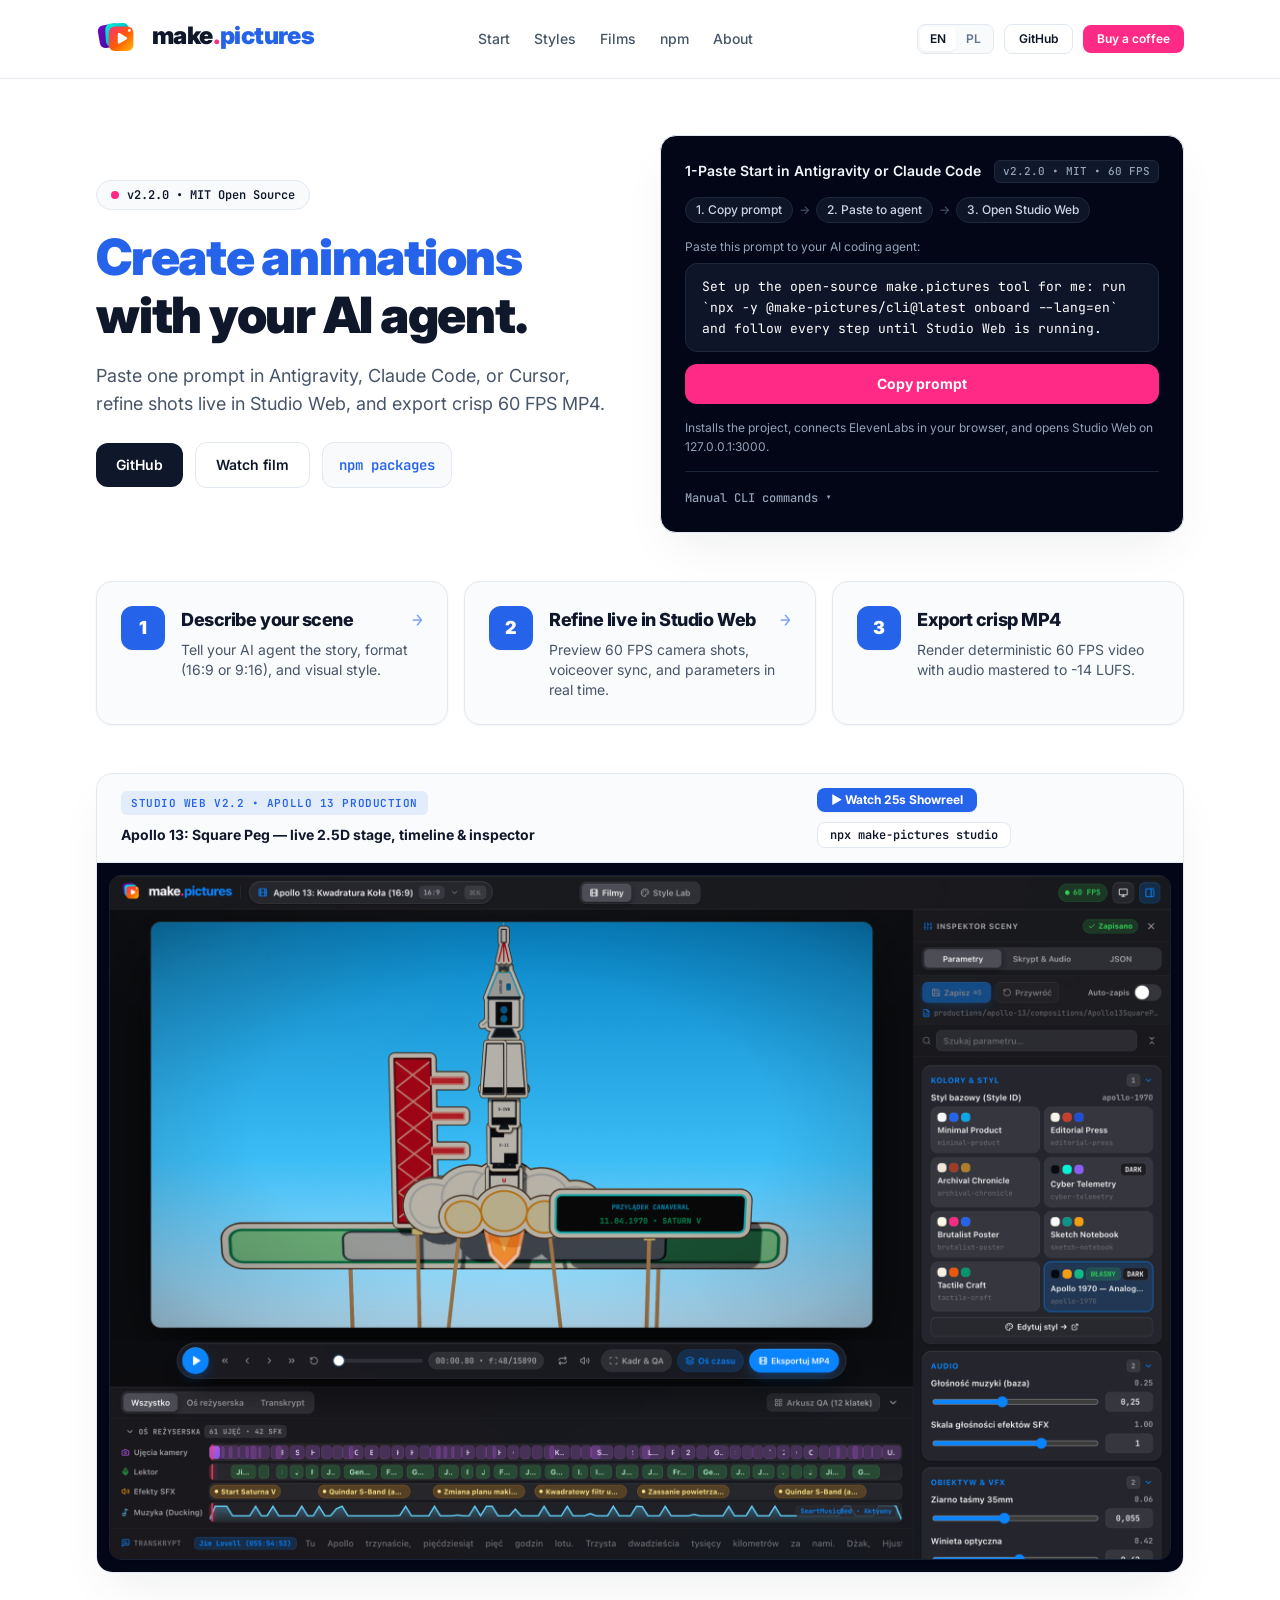
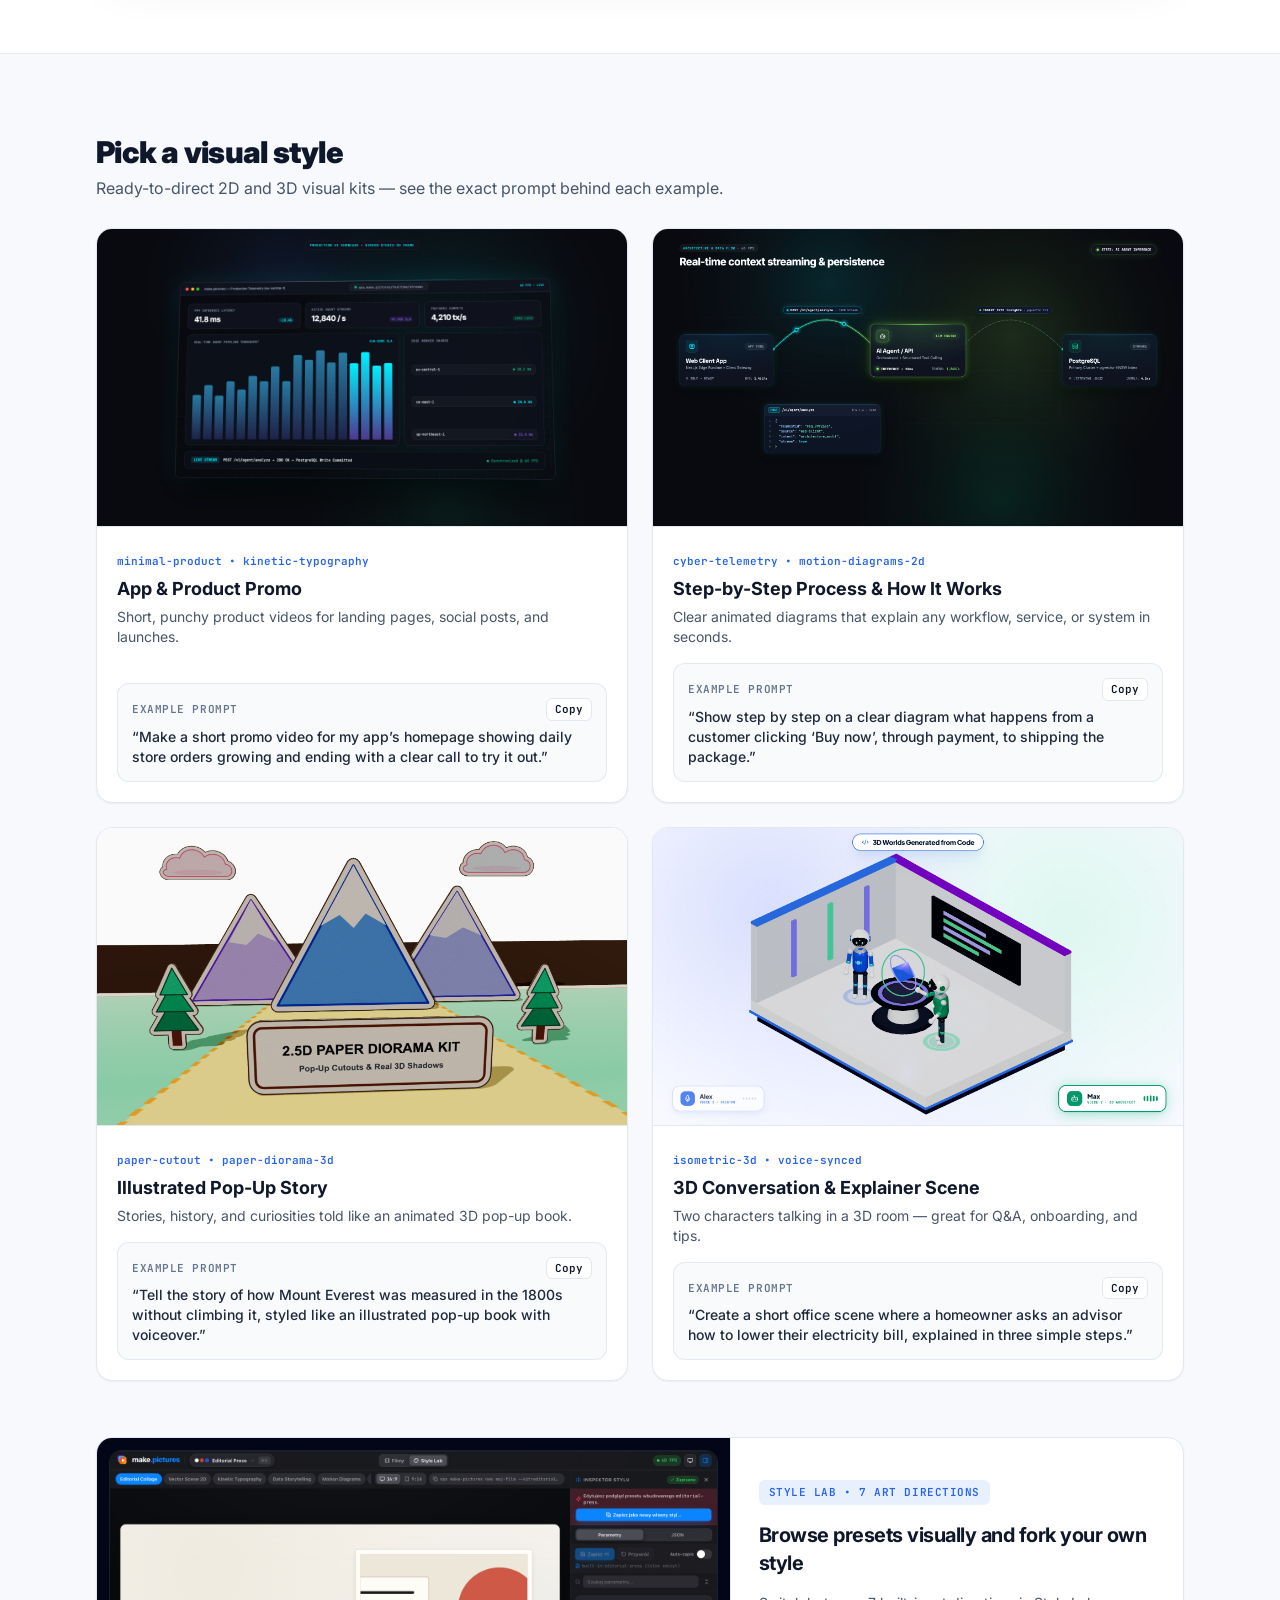
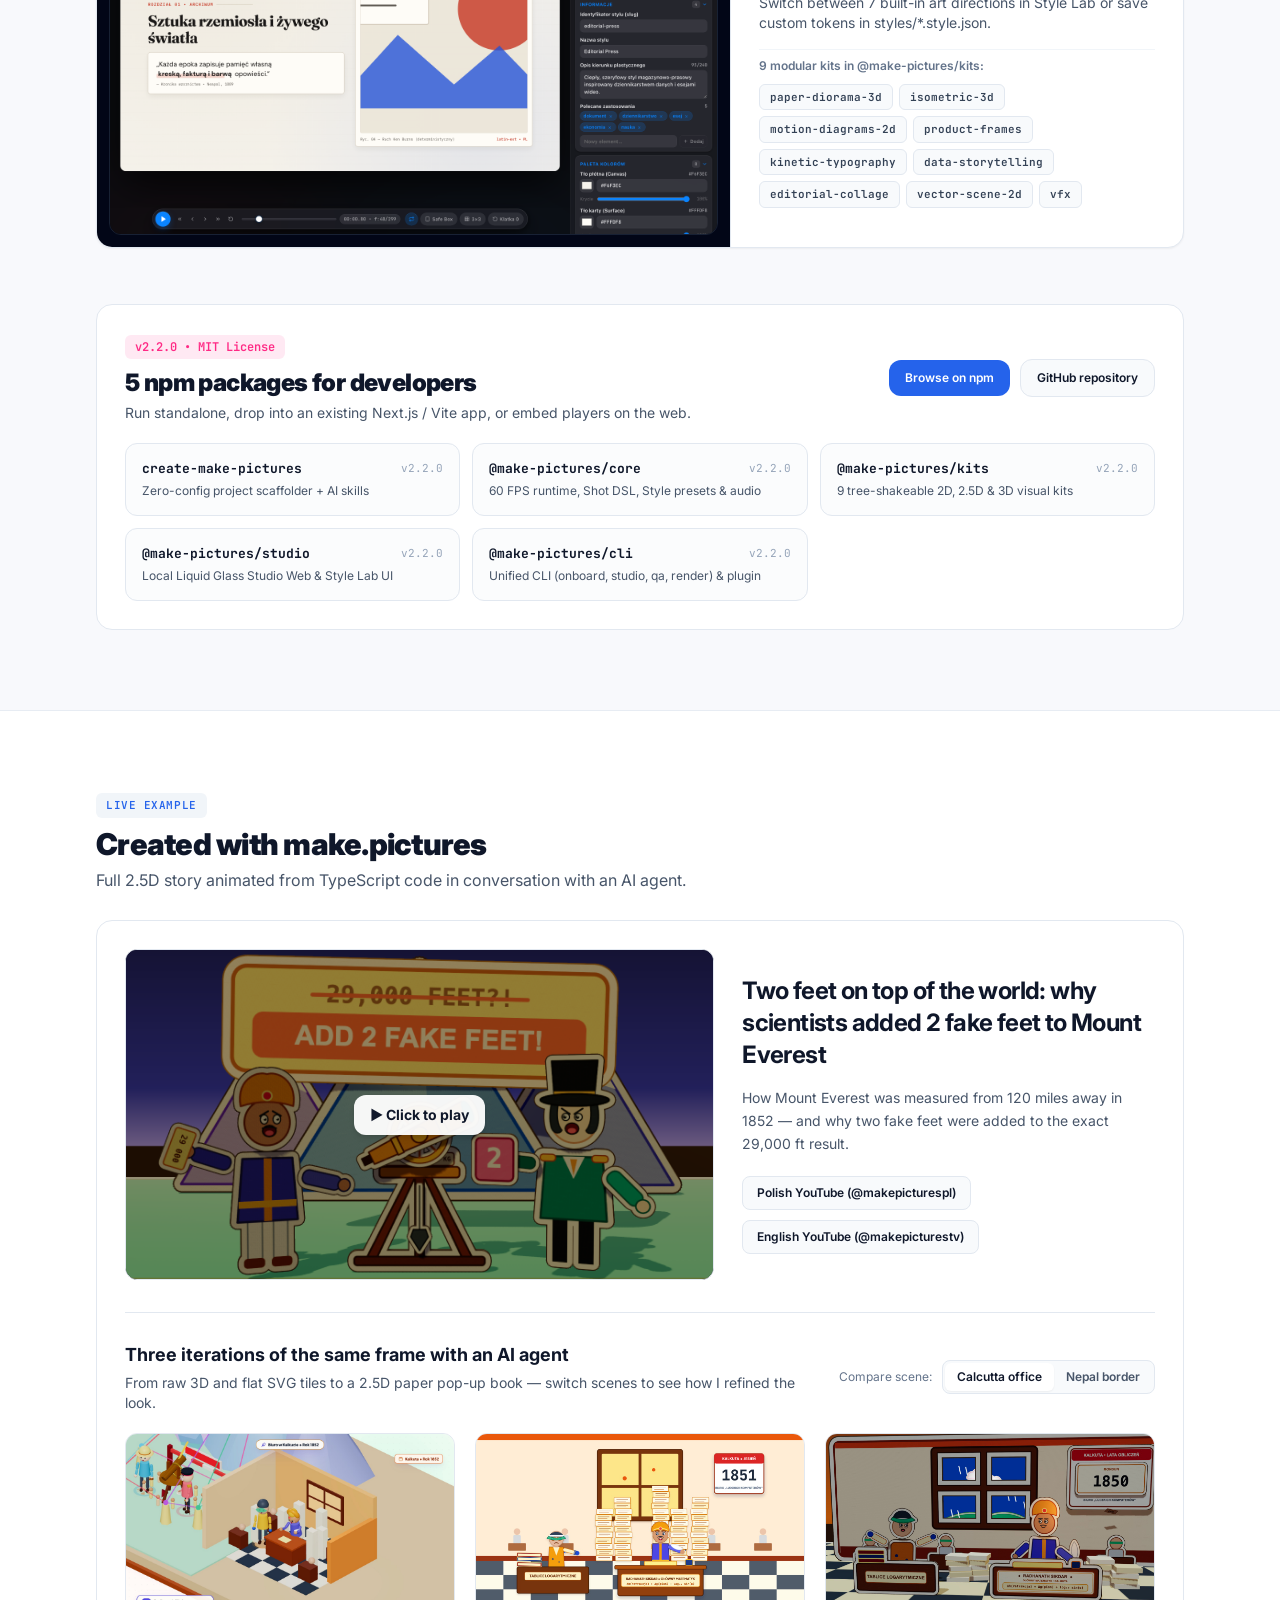
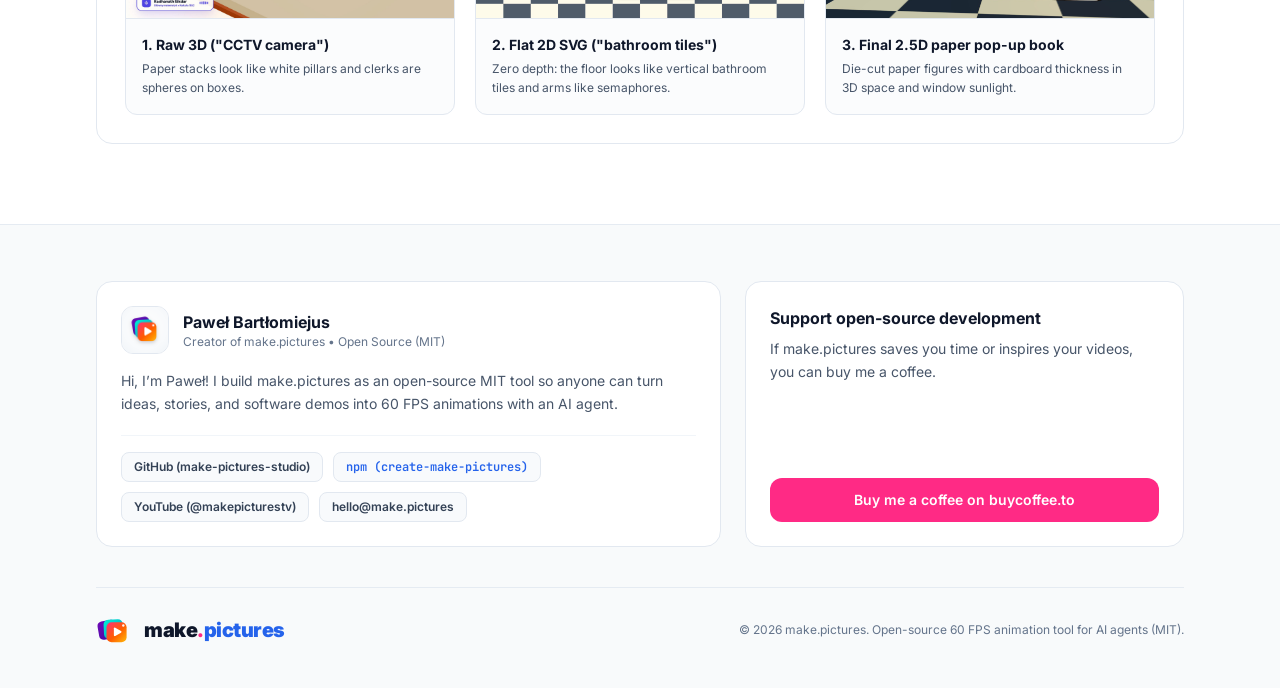
==== index.html @ e6a8da9d "Deploy make.pictures website (2026-11-14 01:21:48 UTC)" ====
<!doctype html>
<html lang="en" class="scroll-smooth">
  <head>
    <meta charset="UTF-8" />
    <meta name="viewport" content="width=device-width, initial-scale=1.0" />
    <title>make.pictures — Create 60 FPS animations with your AI agent (Open Source MIT)</title>
    <meta
      name="description"
      content="Open-source 60 FPS animation tool (MIT). Paste one prompt in Antigravity, Claude Code, or Cursor, preview live in Studio Web, and export crisp MP4."
    />
    <meta property="og:title" content="make.pictures — Create 60 FPS animations with your AI agent" />
    <meta
      property="og:description"
      content="Paste one prompt into your AI coding agent, preview scenes live in Studio Web & Style Lab, and export 60 FPS MP4."
    />
    <meta property="og:image" content="/showcase/studio-apollo-13.png" />
    <link rel="icon" type="image/svg+xml" href="/brand/make-pictures-mark.svg" />
    <link rel="preconnect" href="https://fonts.googleapis.com" />
    <link rel="preconnect" href="https://fonts.gstatic.com" crossorigin />
    <link
      href="https://fonts.googleapis.com/css2?family=Inter:wght@400;500;600;700;800;900&family=JetBrains+Mono:wght@400;500;600;700&display=swap"
      rel="stylesheet"
    />
    <script
      defer
      src="https://cloud.umami.is/script.js"
      data-website-id="d362049c-628e-4a34-8afb-c1a1a47db16b"
    ></script>
    <script type="module" crossorigin src="/assets/index-vmLNapLE.js"></script>
    <link rel="stylesheet" crossorigin href="/assets/index-PlqNZcZ9.css">
  </head>
  <body class="overflow-x-hidden bg-white text-brand-ink antialiased selection:bg-brand-coral/15 selection:text-brand-coral">
    <div id="root"></div>
  </body>
</html>
---- assets/index-PlqNZcZ9.css ----
*,:before,:after{--tw-border-spacing-x: 0;--tw-border-spacing-y: 0;--tw-translate-x: 0;--tw-translate-y: 0;--tw-rotate: 0;--tw-skew-x: 0;--tw-skew-y: 0;--tw-scale-x: 1;--tw-scale-y: 1;--tw-pan-x: ;--tw-pan-y: ;--tw-pinch-zoom: ;--tw-scroll-snap-strictness: proximity;--tw-gradient-from-position: ;--tw-gradient-via-position: ;--tw-gradient-to-position: ;--tw-ordinal: ;--tw-slashed-zero: ;--tw-numeric-figure: ;--tw-numeric-spacing: ;--tw-numeric-fraction: ;--tw-ring-inset: ;--tw-ring-offset-width: 0px;--tw-ring-offset-color: #fff;--tw-ring-color: rgb(59 130 246 / .5);--tw-ring-offset-shadow: 0 0 #0000;--tw-ring-shadow: 0 0 #0000;--tw-shadow: 0 0 #0000;--tw-shadow-colored: 0 0 #0000;--tw-blur: ;--tw-brightness: ;--tw-contrast: ;--tw-grayscale: ;--tw-hue-rotate: ;--tw-invert: ;--tw-saturate: ;--tw-sepia: ;--tw-drop-shadow: ;--tw-backdrop-blur: ;--tw-backdrop-brightness: ;--tw-backdrop-contrast: ;--tw-backdrop-grayscale: ;--tw-backdrop-hue-rotate: ;--tw-backdrop-invert: ;--tw-backdrop-opacity: ;--tw-backdrop-saturate: ;--tw-backdrop-sepia: ;--tw-contain-size: ;--tw-contain-layout: ;--tw-contain-paint: ;--tw-contain-style: }::backdrop{--tw-border-spacing-x: 0;--tw-border-spacing-y: 0;--tw-translate-x: 0;--tw-translate-y: 0;--tw-rotate: 0;--tw-skew-x: 0;--tw-skew-y: 0;--tw-scale-x: 1;--tw-scale-y: 1;--tw-pan-x: ;--tw-pan-y: ;--tw-pinch-zoom: ;--tw-scroll-snap-strictness: proximity;--tw-gradient-from-position: ;--tw-gradient-via-position: ;--tw-gradient-to-position: ;--tw-ordinal: ;--tw-slashed-zero: ;--tw-numeric-figure: ;--tw-numeric-spacing: ;--tw-numeric-fraction: ;--tw-ring-inset: ;--tw-ring-offset-width: 0px;--tw-ring-offset-color: #fff;--tw-ring-color: rgb(59 130 246 / .5);--tw-ring-offset-shadow: 0 0 #0000;--tw-ring-shadow: 0 0 #0000;--tw-shadow: 0 0 #0000;--tw-shadow-colored: 0 0 #0000;--tw-blur: ;--tw-brightness: ;--tw-contrast: ;--tw-grayscale: ;--tw-hue-rotate: ;--tw-invert: ;--tw-saturate: ;--tw-sepia: ;--tw-drop-shadow: ;--tw-backdrop-blur: ;--tw-backdrop-brightness: ;--tw-backdrop-contrast: ;--tw-backdrop-grayscale: ;--tw-backdrop-hue-rotate: ;--tw-backdrop-invert: ;--tw-backdrop-opacity: ;--tw-backdrop-saturate: ;--tw-backdrop-sepia: ;--tw-contain-size: ;--tw-contain-layout: ;--tw-contain-paint: ;--tw-contain-style: }*,:before,:after{box-sizing:border-box;border-width:0;border-style:solid;border-color:#e5e7eb}:before,:after{--tw-content: ""}html,:host{line-height:1.5;-webkit-text-size-adjust:100%;-moz-tab-size:4;-o-tab-size:4;tab-size:4;font-family:Inter,-apple-system,BlinkMacSystemFont,sans-serif;font-feature-settings:normal;font-variation-settings:normal;-webkit-tap-highlight-color:transparent}body{margin:0;line-height:inherit}hr{height:0;color:inherit;border-top-width:1px}abbr:where([title]){-webkit-text-decoration:underline dotted;text-decoration:underline dotted}h1,h2,h3,h4,h5,h6{font-size:inherit;font-weight:inherit}a{color:inherit;text-decoration:inherit}b,strong{font-weight:bolder}code,kbd,samp,pre{font-family:JetBrains Mono,ui-monospace,SFMono-Regular,monospace;font-feature-settings:normal;font-variation-settings:normal;font-size:1em}small{font-size:80%}sub,sup{font-size:75%;line-height:0;position:relative;vertical-align:baseline}sub{bottom:-.25em}sup{top:-.5em}table{text-indent:0;border-color:inherit;border-collapse:collapse}button,input,optgroup,select,textarea{font-family:inherit;font-feature-settings:inherit;font-variation-settings:inherit;font-size:100%;font-weight:inherit;line-height:inherit;letter-spacing:inherit;color:inherit;margin:0;padding:0}button,select{text-transform:none}button,input:where([type=button]),input:where([type=reset]),input:where([type=submit]){-webkit-appearance:button;background-color:transparent;background-image:none}:-moz-focusring{outline:auto}:-moz-ui-invalid{box-shadow:none}progress{vertical-align:baseline}::-webkit-inner-spin-button,::-webkit-outer-spin-button{height:auto}[type=search]{-webkit-appearance:textfield;outline-offset:-2px}::-webkit-search-decoration{-webkit-appearance:none}::-webkit-file-upload-button{-webkit-appearance:button;font:inherit}summary{display:list-item}blockquote,dl,dd,h1,h2,h3,h4,h5,h6,hr,figure,p,pre{margin:0}fieldset{margin:0;padding:0}legend{padding:0}ol,ul,menu{list-style:none;margin:0;padding:0}dialog{padding:0}textarea{resize:vertical}input::-moz-placeholder,textarea::-moz-placeholder{opacity:1;color:#9ca3af}input::placeholder,textarea::placeholder{opacity:1;color:#9ca3af}button,[role=button]{cursor:pointer}:disabled{cursor:default}img,svg,video,canvas,audio,iframe,embed,object{display:block;vertical-align:middle}img,video{max-width:100%;height:auto}[hidden]:where(:not([hidden=until-found])){display:none}html{font-family:Inter,-apple-system,BlinkMacSystemFont,sans-serif;background-color:#f8fafc;color:#0f172a}.absolute{position:absolute}.relative{position:relative}.sticky{position:sticky}.inset-0{top:0;right:0;bottom:0;left:0}.top-0{top:0}.z-30{z-index:30}.z-50{z-index:50}.mx-auto{margin-left:auto;margin-right:auto}.mb-1{margin-bottom:.25rem}.mb-1\.5{margin-bottom:.375rem}.mb-2{margin-bottom:.5rem}.mb-2\.5{margin-bottom:.625rem}.mt-0\.5{margin-top:.125rem}.mt-1{margin-top:.25rem}.mt-1\.5{margin-top:.375rem}.mt-10{margin-top:2.5rem}.mt-2{margin-top:.5rem}.mt-3{margin-top:.75rem}.mt-3\.5{margin-top:.875rem}.mt-4{margin-top:1rem}.mt-5{margin-top:1.25rem}.mt-6{margin-top:1.5rem}.mt-7{margin-top:1.75rem}.mt-8{margin-top:2rem}.line-clamp-1{overflow:hidden;display:-webkit-box;-webkit-box-orient:vertical;-webkit-line-clamp:1}.line-clamp-2{overflow:hidden;display:-webkit-box;-webkit-box-orient:vertical;-webkit-line-clamp:2}.block{display:block}.inline-block{display:inline-block}.flex{display:flex}.inline-flex{display:inline-flex}.table{display:table}.grid{display:grid}.hidden{display:none}.aspect-video{aspect-ratio:16 / 9}.h-1\.5{height:.375rem}.h-11{height:2.75rem}.h-12{height:3rem}.h-14{height:3.5rem}.h-16{height:4rem}.h-2{height:.5rem}.h-2\.5{height:.625rem}.h-3{height:.75rem}.h-3\.5{height:.875rem}.h-4{height:1rem}.h-5{height:1.25rem}.h-52{height:13rem}.h-9{height:2.25rem}.h-full{height:100%}.min-h-screen{min-height:100vh}.w-11{width:2.75rem}.w-12{width:3rem}.w-14{width:3.5rem}.w-16{width:4rem}.w-2{width:.5rem}.w-2\.5{width:.625rem}.w-3{width:.75rem}.w-3\.5{width:.875rem}.w-4{width:1rem}.w-5{width:1.25rem}.w-9{width:2.25rem}.w-full{width:100%}.min-w-0{min-width:0px}.min-w-\[540px\]{min-width:540px}.max-w-2xl{max-width:42rem}.max-w-6xl{max-width:72rem}.max-w-7xl{max-width:80rem}.max-w-lg{max-width:32rem}.max-w-xl{max-width:36rem}.flex-1{flex:1 1 0%}.shrink-0{flex-shrink:0}.border-collapse{border-collapse:collapse}.origin-center{transform-origin:center}.transform{transform:translate(var(--tw-translate-x),var(--tw-translate-y)) rotate(var(--tw-rotate)) skew(var(--tw-skew-x)) skewY(var(--tw-skew-y)) scaleX(var(--tw-scale-x)) scaleY(var(--tw-scale-y))}@keyframes spin{to{transform:rotate(360deg)}}.animate-spin{animation:spin 1s linear infinite}.cursor-pointer{cursor:pointer}.select-none{-webkit-user-select:none;-moz-user-select:none;user-select:none}.list-inside{list-style-position:inside}.list-decimal{list-style-type:decimal}.grid-cols-1{grid-template-columns:repeat(1,minmax(0,1fr))}.grid-cols-2{grid-template-columns:repeat(2,minmax(0,1fr))}.grid-cols-3{grid-template-columns:repeat(3,minmax(0,1fr))}.flex-col{flex-direction:column}.flex-wrap{flex-wrap:wrap}.items-start{align-items:flex-start}.items-center{align-items:center}.items-baseline{align-items:baseline}.justify-end{justify-content:flex-end}.justify-center{justify-content:center}.justify-between{justify-content:space-between}.gap-1{gap:.25rem}.gap-1\.5{gap:.375rem}.gap-10{gap:2.5rem}.gap-2{gap:.5rem}.gap-2\.5{gap:.625rem}.gap-3{gap:.75rem}.gap-3\.5{gap:.875rem}.gap-4{gap:1rem}.gap-5{gap:1.25rem}.gap-6{gap:1.5rem}.gap-7{gap:1.75rem}.space-y-1>:not([hidden])~:not([hidden]){--tw-space-y-reverse: 0;margin-top:calc(.25rem * calc(1 - var(--tw-space-y-reverse)));margin-bottom:calc(.25rem * var(--tw-space-y-reverse))}.space-y-1\.5>:not([hidden])~:not([hidden]){--tw-space-y-reverse: 0;margin-top:calc(.375rem * calc(1 - var(--tw-space-y-reverse)));margin-bottom:calc(.375rem * var(--tw-space-y-reverse))}.space-y-10>:not([hidden])~:not([hidden]){--tw-space-y-reverse: 0;margin-top:calc(2.5rem * calc(1 - var(--tw-space-y-reverse)));margin-bottom:calc(2.5rem * var(--tw-space-y-reverse))}.space-y-14>:not([hidden])~:not([hidden]){--tw-space-y-reverse: 0;margin-top:calc(3.5rem * calc(1 - var(--tw-space-y-reverse)));margin-bottom:calc(3.5rem * var(--tw-space-y-reverse))}.space-y-2>:not([hidden])~:not([hidden]){--tw-space-y-reverse: 0;margin-top:calc(.5rem * calc(1 - var(--tw-space-y-reverse)));margin-bottom:calc(.5rem * var(--tw-space-y-reverse))}.space-y-2\.5>:not([hidden])~:not([hidden]){--tw-space-y-reverse: 0;margin-top:calc(.625rem * calc(1 - var(--tw-space-y-reverse)));margin-bottom:calc(.625rem * var(--tw-space-y-reverse))}.space-y-3>:not([hidden])~:not([hidden]){--tw-space-y-reverse: 0;margin-top:calc(.75rem * calc(1 - var(--tw-space-y-reverse)));margin-bottom:calc(.75rem * var(--tw-space-y-reverse))}.space-y-3\.5>:not([hidden])~:not([hidden]){--tw-space-y-reverse: 0;margin-top:calc(.875rem * calc(1 - var(--tw-space-y-reverse)));margin-bottom:calc(.875rem * var(--tw-space-y-reverse))}.space-y-4>:not([hidden])~:not([hidden]){--tw-space-y-reverse: 0;margin-top:calc(1rem * calc(1 - var(--tw-space-y-reverse)));margin-bottom:calc(1rem * var(--tw-space-y-reverse))}.space-y-5>:not([hidden])~:not([hidden]){--tw-space-y-reverse: 0;margin-top:calc(1.25rem * calc(1 - var(--tw-space-y-reverse)));margin-bottom:calc(1.25rem * var(--tw-space-y-reverse))}.space-y-8>:not([hidden])~:not([hidden]){--tw-space-y-reverse: 0;margin-top:calc(2rem * calc(1 - var(--tw-space-y-reverse)));margin-bottom:calc(2rem * var(--tw-space-y-reverse))}.divide-y>:not([hidden])~:not([hidden]){--tw-divide-y-reverse: 0;border-top-width:calc(1px * calc(1 - var(--tw-divide-y-reverse)));border-bottom-width:calc(1px * var(--tw-divide-y-reverse))}.divide-slate-100>:not([hidden])~:not([hidden]){--tw-divide-opacity: 1;border-color:rgb(241 245 249 / var(--tw-divide-opacity, 1))}.self-start{align-self:flex-start}.overflow-hidden{overflow:hidden}.overflow-x-auto{overflow-x:auto}.overflow-x-hidden{overflow-x:hidden}.scroll-smooth{scroll-behavior:smooth}.truncate{overflow:hidden;text-overflow:ellipsis;white-space:nowrap}.whitespace-nowrap{white-space:nowrap}.whitespace-pre-wrap{white-space:pre-wrap}.break-words{overflow-wrap:break-word}.rounded{border-radius:.25rem}.rounded-2xl{border-radius:1rem}.rounded-full{border-radius:9999px}.rounded-lg{border-radius:.5rem}.rounded-md{border-radius:.375rem}.rounded-xl{border-radius:.75rem}.border{border-width:1px}.border-b{border-bottom-width:1px}.border-t{border-top-width:1px}.border-dashed{border-style:dashed}.border-amber-200{--tw-border-opacity: 1;border-color:rgb(253 230 138 / var(--tw-border-opacity, 1))}.border-amber-200\/80{border-color:#fde68acc}.border-amber-300{--tw-border-opacity: 1;border-color:rgb(252 211 77 / var(--tw-border-opacity, 1))}.border-blue-100{--tw-border-opacity: 1;border-color:rgb(219 234 254 / var(--tw-border-opacity, 1))}.border-blue-200{--tw-border-opacity: 1;border-color:rgb(191 219 254 / var(--tw-border-opacity, 1))}.border-emerald-200{--tw-border-opacity: 1;border-color:rgb(167 243 208 / var(--tw-border-opacity, 1))}.border-purple-200{--tw-border-opacity: 1;border-color:rgb(233 213 255 / var(--tw-border-opacity, 1))}.border-rose-200{--tw-border-opacity: 1;border-color:rgb(254 205 211 / var(--tw-border-opacity, 1))}.border-rose-300{--tw-border-opacity: 1;border-color:rgb(253 164 175 / var(--tw-border-opacity, 1))}.border-sky-200{--tw-border-opacity: 1;border-color:rgb(186 230 253 / var(--tw-border-opacity, 1))}.border-slate-100{--tw-border-opacity: 1;border-color:rgb(241 245 249 / var(--tw-border-opacity, 1))}.border-slate-200{--tw-border-opacity: 1;border-color:rgb(226 232 240 / var(--tw-border-opacity, 1))}.border-slate-200\/80{border-color:#e2e8f0cc}.border-slate-200\/90{border-color:#e2e8f0e6}.border-slate-300{--tw-border-opacity: 1;border-color:rgb(203 213 225 / var(--tw-border-opacity, 1))}.border-slate-800{--tw-border-opacity: 1;border-color:rgb(30 41 59 / var(--tw-border-opacity, 1))}.border-slate-800\/80{border-color:#1e293bcc}.border-slate-800\/90{border-color:#1e293be6}.bg-\[\#F8FAFC\]{--tw-bg-opacity: 1;background-color:rgb(248 250 252 / var(--tw-bg-opacity, 1))}.bg-amber-100{--tw-bg-opacity: 1;background-color:rgb(254 243 199 / var(--tw-bg-opacity, 1))}.bg-amber-50{--tw-bg-opacity: 1;background-color:rgb(255 251 235 / var(--tw-bg-opacity, 1))}.bg-amber-50\/40{background-color:#fffbeb66}.bg-amber-50\/70{background-color:#fffbebb3}.bg-amber-50\/80{background-color:#fffbebcc}.bg-amber-500{--tw-bg-opacity: 1;background-color:rgb(245 158 11 / var(--tw-bg-opacity, 1))}.bg-black\/30{background-color:#0000004d}.bg-black\/35{background-color:#00000059}.bg-blue-50{--tw-bg-opacity: 1;background-color:rgb(239 246 255 / var(--tw-bg-opacity, 1))}.bg-blue-50\/70{background-color:#eff6ffb3}.bg-blue-50\/90{background-color:#eff6ffe6}.bg-blue-600,.bg-brand-blue{--tw-bg-opacity: 1;background-color:rgb(37 99 235 / var(--tw-bg-opacity, 1))}.bg-brand-blue\/10{background-color:#2563eb1a}.bg-brand-coral{--tw-bg-opacity: 1;background-color:rgb(255 42 133 / var(--tw-bg-opacity, 1))}.bg-brand-coral\/10{background-color:#ff2a851a}.bg-brand-ink{--tw-bg-opacity: 1;background-color:rgb(15 23 42 / var(--tw-bg-opacity, 1))}.bg-brand-studio{--tw-bg-opacity: 1;background-color:rgb(248 250 252 / var(--tw-bg-opacity, 1))}.bg-emerald-100{--tw-bg-opacity: 1;background-color:rgb(209 250 229 / var(--tw-bg-opacity, 1))}.bg-emerald-50{--tw-bg-opacity: 1;background-color:rgb(236 253 245 / var(--tw-bg-opacity, 1))}.bg-emerald-50\/40{background-color:#ecfdf566}.bg-emerald-600{--tw-bg-opacity: 1;background-color:rgb(5 150 105 / var(--tw-bg-opacity, 1))}.bg-purple-100{--tw-bg-opacity: 1;background-color:rgb(243 232 255 / var(--tw-bg-opacity, 1))}.bg-purple-50{--tw-bg-opacity: 1;background-color:rgb(250 245 255 / var(--tw-bg-opacity, 1))}.bg-purple-600{--tw-bg-opacity: 1;background-color:rgb(147 51 234 / var(--tw-bg-opacity, 1))}.bg-rose-100{--tw-bg-opacity: 1;background-color:rgb(255 228 230 / var(--tw-bg-opacity, 1))}.bg-rose-50{--tw-bg-opacity: 1;background-color:rgb(255 241 242 / var(--tw-bg-opacity, 1))}.bg-rose-50\/40{background-color:#fff1f266}.bg-rose-600{--tw-bg-opacity: 1;background-color:rgb(225 29 72 / var(--tw-bg-opacity, 1))}.bg-sky-100{--tw-bg-opacity: 1;background-color:rgb(224 242 254 / var(--tw-bg-opacity, 1))}.bg-sky-50{--tw-bg-opacity: 1;background-color:rgb(240 249 255 / var(--tw-bg-opacity, 1))}.bg-sky-50\/40{background-color:#f0f9ff66}.bg-sky-50\/80{background-color:#f0f9ffcc}.bg-sky-500{--tw-bg-opacity: 1;background-color:rgb(14 165 233 / var(--tw-bg-opacity, 1))}.bg-sky-600{--tw-bg-opacity: 1;background-color:rgb(2 132 199 / var(--tw-bg-opacity, 1))}.bg-slate-100{--tw-bg-opacity: 1;background-color:rgb(241 245 249 / var(--tw-bg-opacity, 1))}.bg-slate-50{--tw-bg-opacity: 1;background-color:rgb(248 250 252 / var(--tw-bg-opacity, 1))}.bg-slate-50\/50{background-color:#f8fafc80}.bg-slate-50\/60{background-color:#f8fafc99}.bg-slate-50\/70{background-color:#f8fafcb3}.bg-slate-50\/80{background-color:#f8fafccc}.bg-slate-900{--tw-bg-opacity: 1;background-color:rgb(15 23 42 / var(--tw-bg-opacity, 1))}.bg-slate-900\/90{background-color:#0f172ae6}.bg-slate-900\/95{background-color:#0f172af2}.bg-slate-950{--tw-bg-opacity: 1;background-color:rgb(2 6 23 / var(--tw-bg-opacity, 1))}.bg-white{--tw-bg-opacity: 1;background-color:rgb(255 255 255 / var(--tw-bg-opacity, 1))}.bg-white\/90{background-color:#ffffffe6}.bg-white\/95{background-color:#fffffff2}.fill-current{fill:currentColor}.fill-slate-400{fill:#94a3b8}.fill-slate-500{fill:#64748b}.object-cover{-o-object-fit:cover;object-fit:cover}.p-0\.5{padding:.125rem}.p-1{padding:.25rem}.p-2{padding:.5rem}.p-2\.5{padding:.625rem}.p-3{padding:.75rem}.p-3\.5{padding:.875rem}.p-4{padding:1rem}.p-5{padding:1.25rem}.p-6{padding:1.5rem}.p-8{padding:2rem}.px-1\.5{padding-left:.375rem;padding-right:.375rem}.px-2{padding-left:.5rem;padding-right:.5rem}.px-2\.5{padding-left:.625rem;padding-right:.625rem}.px-3{padding-left:.75rem;padding-right:.75rem}.px-3\.5{padding-left:.875rem;padding-right:.875rem}.px-4{padding-left:1rem;padding-right:1rem}.px-5{padding-left:1.25rem;padding-right:1.25rem}.py-0\.5{padding-top:.125rem;padding-bottom:.125rem}.py-1{padding-top:.25rem;padding-bottom:.25rem}.py-1\.5{padding-top:.375rem;padding-bottom:.375rem}.py-14{padding-top:3.5rem;padding-bottom:3.5rem}.py-2{padding-top:.5rem;padding-bottom:.5rem}.py-2\.5{padding-top:.625rem;padding-bottom:.625rem}.py-3{padding-top:.75rem;padding-bottom:.75rem}.py-3\.5{padding-top:.875rem;padding-bottom:.875rem}.py-4{padding-top:1rem;padding-bottom:1rem}.pb-10{padding-bottom:2.5rem}.pb-14{padding-bottom:3.5rem}.pb-16{padding-bottom:4rem}.pb-3{padding-bottom:.75rem}.pb-5{padding-bottom:1.25rem}.pl-4{padding-left:1rem}.pt-1{padding-top:.25rem}.pt-10{padding-top:2.5rem}.pt-14{padding-top:3.5rem}.pt-2{padding-top:.5rem}.pt-3{padding-top:.75rem}.pt-4{padding-top:1rem}.pt-5{padding-top:1.25rem}.pt-6{padding-top:1.5rem}.pt-7{padding-top:1.75rem}.pt-8{padding-top:2rem}.text-left{text-align:left}.text-center{text-align:center}.text-right{text-align:right}.font-mono{font-family:JetBrains Mono,ui-monospace,SFMono-Regular,monospace}.font-sans{font-family:Inter,-apple-system,BlinkMacSystemFont,sans-serif}.text-2xl{font-size:1.5rem;line-height:2rem}.text-3xl{font-size:1.875rem;line-height:2.25rem}.text-4xl{font-size:2.25rem;line-height:2.5rem}.text-\[10px\]{font-size:10px}.text-\[11px\]{font-size:11px}.text-base{font-size:1rem;line-height:1.5rem}.text-lg{font-size:1.125rem;line-height:1.75rem}.text-sm{font-size:.875rem;line-height:1.25rem}.text-xl{font-size:1.25rem;line-height:1.75rem}.text-xs{font-size:.75rem;line-height:1rem}.font-black{font-weight:900}.font-bold{font-weight:700}.font-extrabold{font-weight:800}.font-medium{font-weight:500}.font-normal{font-weight:400}.font-semibold{font-weight:600}.uppercase{text-transform:uppercase}.leading-none{line-height:1}.leading-relaxed{line-height:1.625}.leading-snug{line-height:1.375}.tracking-tight{letter-spacing:-.025em}.tracking-tighter{letter-spacing:-.05em}.tracking-wider{letter-spacing:.05em}.text-\[\#60A5FA\]{--tw-text-opacity: 1;color:rgb(96 165 250 / var(--tw-text-opacity, 1))}.text-amber-400{--tw-text-opacity: 1;color:rgb(251 191 36 / var(--tw-text-opacity, 1))}.text-amber-500{--tw-text-opacity: 1;color:rgb(245 158 11 / var(--tw-text-opacity, 1))}.text-amber-600{--tw-text-opacity: 1;color:rgb(217 119 6 / var(--tw-text-opacity, 1))}.text-amber-700{--tw-text-opacity: 1;color:rgb(180 83 9 / var(--tw-text-opacity, 1))}.text-amber-800{--tw-text-opacity: 1;color:rgb(146 64 14 / var(--tw-text-opacity, 1))}.text-amber-900{--tw-text-opacity: 1;color:rgb(120 53 15 / var(--tw-text-opacity, 1))}.text-blue-600{--tw-text-opacity: 1;color:rgb(37 99 235 / var(--tw-text-opacity, 1))}.text-blue-700{--tw-text-opacity: 1;color:rgb(29 78 216 / var(--tw-text-opacity, 1))}.text-blue-800{--tw-text-opacity: 1;color:rgb(30 64 175 / var(--tw-text-opacity, 1))}.text-blue-900{--tw-text-opacity: 1;color:rgb(30 58 138 / var(--tw-text-opacity, 1))}.text-brand-blue{--tw-text-opacity: 1;color:rgb(37 99 235 / var(--tw-text-opacity, 1))}.text-brand-blue\/60{color:#2563eb99}.text-brand-coral{--tw-text-opacity: 1;color:rgb(255 42 133 / var(--tw-text-opacity, 1))}.text-brand-cyan{--tw-text-opacity: 1;color:rgb(0 245 212 / var(--tw-text-opacity, 1))}.text-brand-ink{--tw-text-opacity: 1;color:rgb(15 23 42 / var(--tw-text-opacity, 1))}.text-emerald-400{--tw-text-opacity: 1;color:rgb(52 211 153 / var(--tw-text-opacity, 1))}.text-emerald-700{--tw-text-opacity: 1;color:rgb(4 120 87 / var(--tw-text-opacity, 1))}.text-emerald-800{--tw-text-opacity: 1;color:rgb(6 95 70 / var(--tw-text-opacity, 1))}.text-purple-600{--tw-text-opacity: 1;color:rgb(147 51 234 / var(--tw-text-opacity, 1))}.text-purple-800{--tw-text-opacity: 1;color:rgb(107 33 168 / var(--tw-text-opacity, 1))}.text-rose-600{--tw-text-opacity: 1;color:rgb(225 29 72 / var(--tw-text-opacity, 1))}.text-rose-700{--tw-text-opacity: 1;color:rgb(190 18 60 / var(--tw-text-opacity, 1))}.text-rose-800{--tw-text-opacity: 1;color:rgb(159 18 57 / var(--tw-text-opacity, 1))}.text-rose-900{--tw-text-opacity: 1;color:rgb(136 19 55 / var(--tw-text-opacity, 1))}.text-sky-600{--tw-text-opacity: 1;color:rgb(2 132 199 / var(--tw-text-opacity, 1))}.text-sky-700{--tw-text-opacity: 1;color:rgb(3 105 161 / var(--tw-text-opacity, 1))}.text-sky-800{--tw-text-opacity: 1;color:rgb(7 89 133 / var(--tw-text-opacity, 1))}.text-sky-900{--tw-text-opacity: 1;color:rgb(12 74 110 / var(--tw-text-opacity, 1))}.text-slate-100{--tw-text-opacity: 1;color:rgb(241 245 249 / var(--tw-text-opacity, 1))}.text-slate-200{--tw-text-opacity: 1;color:rgb(226 232 240 / var(--tw-text-opacity, 1))}.text-slate-300{--tw-text-opacity: 1;color:rgb(203 213 225 / var(--tw-text-opacity, 1))}.text-slate-400{--tw-text-opacity: 1;color:rgb(148 163 184 / var(--tw-text-opacity, 1))}.text-slate-500{--tw-text-opacity: 1;color:rgb(100 116 139 / var(--tw-text-opacity, 1))}.text-slate-600{--tw-text-opacity: 1;color:rgb(71 85 105 / var(--tw-text-opacity, 1))}.text-slate-700{--tw-text-opacity: 1;color:rgb(51 65 85 / var(--tw-text-opacity, 1))}.text-slate-800{--tw-text-opacity: 1;color:rgb(30 41 59 / var(--tw-text-opacity, 1))}.text-slate-900{--tw-text-opacity: 1;color:rgb(15 23 42 / var(--tw-text-opacity, 1))}.text-white{--tw-text-opacity: 1;color:rgb(255 255 255 / var(--tw-text-opacity, 1))}.antialiased{-webkit-font-smoothing:antialiased;-moz-osx-font-smoothing:grayscale}.opacity-60{opacity:.6}.opacity-70{opacity:.7}.shadow-md{--tw-shadow: 0 4px 6px -1px rgb(0 0 0 / .1), 0 2px 4px -2px rgb(0 0 0 / .1);--tw-shadow-colored: 0 4px 6px -1px var(--tw-shadow-color), 0 2px 4px -2px var(--tw-shadow-color);box-shadow:var(--tw-ring-offset-shadow, 0 0 #0000),var(--tw-ring-shadow, 0 0 #0000),var(--tw-shadow)}.shadow-sm{--tw-shadow: 0 1px 2px 0 rgb(0 0 0 / .05);--tw-shadow-colored: 0 1px 2px 0 var(--tw-shadow-color);box-shadow:var(--tw-ring-offset-shadow, 0 0 #0000),var(--tw-ring-shadow, 0 0 #0000),var(--tw-shadow)}.shadow-studio{--tw-shadow: 0 20px 50px -12px rgba(15, 23, 42, .08);--tw-shadow-colored: 0 20px 50px -12px var(--tw-shadow-color);box-shadow:var(--tw-ring-offset-shadow, 0 0 #0000),var(--tw-ring-shadow, 0 0 #0000),var(--tw-shadow)}.filter{filter:var(--tw-blur) var(--tw-brightness) var(--tw-contrast) var(--tw-grayscale) var(--tw-hue-rotate) var(--tw-invert) var(--tw-saturate) var(--tw-sepia) var(--tw-drop-shadow)}.backdrop-blur{--tw-backdrop-blur: blur(8px);-webkit-backdrop-filter:var(--tw-backdrop-blur) var(--tw-backdrop-brightness) var(--tw-backdrop-contrast) var(--tw-backdrop-grayscale) var(--tw-backdrop-hue-rotate) var(--tw-backdrop-invert) var(--tw-backdrop-opacity) var(--tw-backdrop-saturate) var(--tw-backdrop-sepia);backdrop-filter:var(--tw-backdrop-blur) var(--tw-backdrop-brightness) var(--tw-backdrop-contrast) var(--tw-backdrop-grayscale) var(--tw-backdrop-hue-rotate) var(--tw-backdrop-invert) var(--tw-backdrop-opacity) var(--tw-backdrop-saturate) var(--tw-backdrop-sepia)}.backdrop-blur-md{--tw-backdrop-blur: blur(12px);-webkit-backdrop-filter:var(--tw-backdrop-blur) var(--tw-backdrop-brightness) var(--tw-backdrop-contrast) var(--tw-backdrop-grayscale) var(--tw-backdrop-hue-rotate) var(--tw-backdrop-invert) var(--tw-backdrop-opacity) var(--tw-backdrop-saturate) var(--tw-backdrop-sepia);backdrop-filter:var(--tw-backdrop-blur) var(--tw-backdrop-brightness) var(--tw-backdrop-contrast) var(--tw-backdrop-grayscale) var(--tw-backdrop-hue-rotate) var(--tw-backdrop-invert) var(--tw-backdrop-opacity) var(--tw-backdrop-saturate) var(--tw-backdrop-sepia)}.transition{transition-property:color,background-color,border-color,text-decoration-color,fill,stroke,opacity,box-shadow,transform,filter,backdrop-filter;transition-timing-function:cubic-bezier(.4,0,.2,1);transition-duration:.15s}.transition-all{transition-property:all;transition-timing-function:cubic-bezier(.4,0,.2,1);transition-duration:.15s}.transition-colors{transition-property:color,background-color,border-color,text-decoration-color,fill,stroke;transition-timing-function:cubic-bezier(.4,0,.2,1);transition-duration:.15s}.transition-opacity{transition-property:opacity;transition-timing-function:cubic-bezier(.4,0,.2,1);transition-duration:.15s}.transition-transform{transition-property:transform;transition-timing-function:cubic-bezier(.4,0,.2,1);transition-duration:.15s}.duration-300{transition-duration:.3s}.selection\:bg-brand-coral\/15 *::-moz-selection{background-color:#ff2a8526}.selection\:bg-brand-coral\/15 *::selection{background-color:#ff2a8526}.selection\:text-brand-coral *::-moz-selection{--tw-text-opacity: 1;color:rgb(255 42 133 / var(--tw-text-opacity, 1))}.selection\:text-brand-coral *::selection{--tw-text-opacity: 1;color:rgb(255 42 133 / var(--tw-text-opacity, 1))}.selection\:bg-brand-coral\/15::-moz-selection{background-color:#ff2a8526}.selection\:bg-brand-coral\/15::selection{background-color:#ff2a8526}.selection\:text-brand-coral::-moz-selection{--tw-text-opacity: 1;color:rgb(255 42 133 / var(--tw-text-opacity, 1))}.selection\:text-brand-coral::selection{--tw-text-opacity: 1;color:rgb(255 42 133 / var(--tw-text-opacity, 1))}.hover\:border-brand-blue:hover{--tw-border-opacity: 1;border-color:rgb(37 99 235 / var(--tw-border-opacity, 1))}.hover\:border-slate-400:hover{--tw-border-opacity: 1;border-color:rgb(148 163 184 / var(--tw-border-opacity, 1))}.hover\:bg-blue-100\/70:hover{background-color:#dbeafeb3}.hover\:bg-blue-700:hover{--tw-bg-opacity: 1;background-color:rgb(29 78 216 / var(--tw-bg-opacity, 1))}.hover\:bg-brand-coral:hover{--tw-bg-opacity: 1;background-color:rgb(255 42 133 / var(--tw-bg-opacity, 1))}.hover\:bg-slate-50:hover{--tw-bg-opacity: 1;background-color:rgb(248 250 252 / var(--tw-bg-opacity, 1))}.hover\:bg-slate-50\/80:hover{background-color:#f8fafccc}.hover\:bg-slate-800:hover{--tw-bg-opacity: 1;background-color:rgb(30 41 59 / var(--tw-bg-opacity, 1))}.hover\:bg-white:hover{--tw-bg-opacity: 1;background-color:rgb(255 255 255 / var(--tw-bg-opacity, 1))}.hover\:text-blue-600:hover,.hover\:text-brand-blue:hover{--tw-text-opacity: 1;color:rgb(37 99 235 / var(--tw-text-opacity, 1))}.hover\:text-brand-ink:hover{--tw-text-opacity: 1;color:rgb(15 23 42 / var(--tw-text-opacity, 1))}.hover\:text-rose-600:hover{--tw-text-opacity: 1;color:rgb(225 29 72 / var(--tw-text-opacity, 1))}.hover\:text-slate-200:hover{--tw-text-opacity: 1;color:rgb(226 232 240 / var(--tw-text-opacity, 1))}.hover\:text-slate-900:hover{--tw-text-opacity: 1;color:rgb(15 23 42 / var(--tw-text-opacity, 1))}.hover\:text-white:hover{--tw-text-opacity: 1;color:rgb(255 255 255 / var(--tw-text-opacity, 1))}.hover\:underline:hover{text-decoration-line:underline}.hover\:opacity-95:hover{opacity:.95}.focus\:outline-none:focus{outline:2px solid transparent;outline-offset:2px}.focus-visible\:ring-2:focus-visible{--tw-ring-offset-shadow: var(--tw-ring-inset) 0 0 0 var(--tw-ring-offset-width) var(--tw-ring-offset-color);--tw-ring-shadow: var(--tw-ring-inset) 0 0 0 calc(2px + var(--tw-ring-offset-width)) var(--tw-ring-color);box-shadow:var(--tw-ring-offset-shadow),var(--tw-ring-shadow),var(--tw-shadow, 0 0 #0000)}.focus-visible\:ring-brand-blue:focus-visible{--tw-ring-opacity: 1;--tw-ring-color: rgb(37 99 235 / var(--tw-ring-opacity, 1))}.disabled\:opacity-60:disabled{opacity:.6}.group:hover .group-hover\:-rotate-6{--tw-rotate: -6deg;transform:translate(var(--tw-translate-x),var(--tw-translate-y)) rotate(var(--tw-rotate)) skew(var(--tw-skew-x)) skewY(var(--tw-skew-y)) scaleX(var(--tw-scale-x)) scaleY(var(--tw-scale-y))}.group:hover .group-hover\:scale-105{--tw-scale-x: 1.05;--tw-scale-y: 1.05;transform:translate(var(--tw-translate-x),var(--tw-translate-y)) rotate(var(--tw-rotate)) skew(var(--tw-skew-x)) skewY(var(--tw-skew-y)) scaleX(var(--tw-scale-x)) scaleY(var(--tw-scale-y))}.group:hover .group-hover\:bg-black\/20{background-color:#0003}.group:hover .group-hover\:bg-brand-coral{--tw-bg-opacity: 1;background-color:rgb(255 42 133 / var(--tw-bg-opacity, 1))}.group:hover .group-hover\:text-brand-blue{--tw-text-opacity: 1;color:rgb(37 99 235 / var(--tw-text-opacity, 1))}.group:hover .group-hover\:text-white{--tw-text-opacity: 1;color:rgb(255 255 255 / var(--tw-text-opacity, 1))}@media(min-width:640px){.sm\:grid-cols-2{grid-template-columns:repeat(2,minmax(0,1fr))}.sm\:grid-cols-3{grid-template-columns:repeat(3,minmax(0,1fr))}.sm\:grid-cols-4{grid-template-columns:repeat(4,minmax(0,1fr))}.sm\:grid-cols-5{grid-template-columns:repeat(5,minmax(0,1fr))}.sm\:flex-row{flex-direction:row}.sm\:items-center{align-items:center}.sm\:space-y-12>:not([hidden])~:not([hidden]){--tw-space-y-reverse: 0;margin-top:calc(3rem * calc(1 - var(--tw-space-y-reverse)));margin-bottom:calc(3rem * var(--tw-space-y-reverse))}.sm\:self-auto{align-self:auto}.sm\:p-3{padding:.75rem}.sm\:p-6{padding:1.5rem}.sm\:p-7{padding:1.75rem}.sm\:px-6{padding-left:1.5rem;padding-right:1.5rem}.sm\:py-20{padding-top:5rem;padding-bottom:5rem}.sm\:pb-20{padding-bottom:5rem}.sm\:pt-14{padding-top:3.5rem}.sm\:text-left{text-align:left}.sm\:text-2xl{font-size:1.5rem;line-height:2rem}.sm\:text-3xl{font-size:1.875rem;line-height:2.25rem}.sm\:text-4xl{font-size:2.25rem;line-height:2.5rem}.sm\:text-5xl{font-size:3rem;line-height:1}.sm\:text-\[13px\]{font-size:13px}.sm\:text-base{font-size:1rem;line-height:1.5rem}.sm\:text-lg{font-size:1.125rem;line-height:1.75rem}.sm\:text-sm{font-size:.875rem;line-height:1.25rem}.sm\:text-xl{font-size:1.25rem;line-height:1.75rem}.sm\:text-xs{font-size:.75rem;line-height:1rem}}@media(min-width:768px){.md\:inline-block{display:inline-block}.md\:grid-cols-2{grid-template-columns:repeat(2,minmax(0,1fr))}.md\:grid-cols-3{grid-template-columns:repeat(3,minmax(0,1fr))}}@media(min-width:1024px){.lg\:col-span-4{grid-column:span 4 / span 4}.lg\:col-span-5{grid-column:span 5 / span 5}.lg\:col-span-6{grid-column:span 6 / span 6}.lg\:col-span-7{grid-column:span 7 / span 7}.lg\:col-span-8{grid-column:span 8 / span 8}.lg\:flex{display:flex}.lg\:hidden{display:none}.lg\:grid-cols-12{grid-template-columns:repeat(12,minmax(0,1fr))}.lg\:grid-cols-2{grid-template-columns:repeat(2,minmax(0,1fr))}.lg\:grid-cols-3{grid-template-columns:repeat(3,minmax(0,1fr))}.lg\:flex-row{flex-direction:row}.lg\:items-center{align-items:center}.lg\:border-b-0{border-bottom-width:0px}.lg\:border-r{border-right-width:1px}.lg\:px-8{padding-left:2rem;padding-right:2rem}.lg\:text-\[50px\]{font-size:50px}.lg\:leading-\[1\.08\]{line-height:1.08}}@media(min-width:1280px){.xl\:col-span-5{grid-column:span 5 / span 5}.xl\:col-span-7{grid-column:span 7 / span 7}.xl\:grid-cols-12{grid-template-columns:repeat(12,minmax(0,1fr))}.xl\:grid-cols-2{grid-template-columns:repeat(2,minmax(0,1fr))}.xl\:grid-cols-6{grid-template-columns:repeat(6,minmax(0,1fr))}}
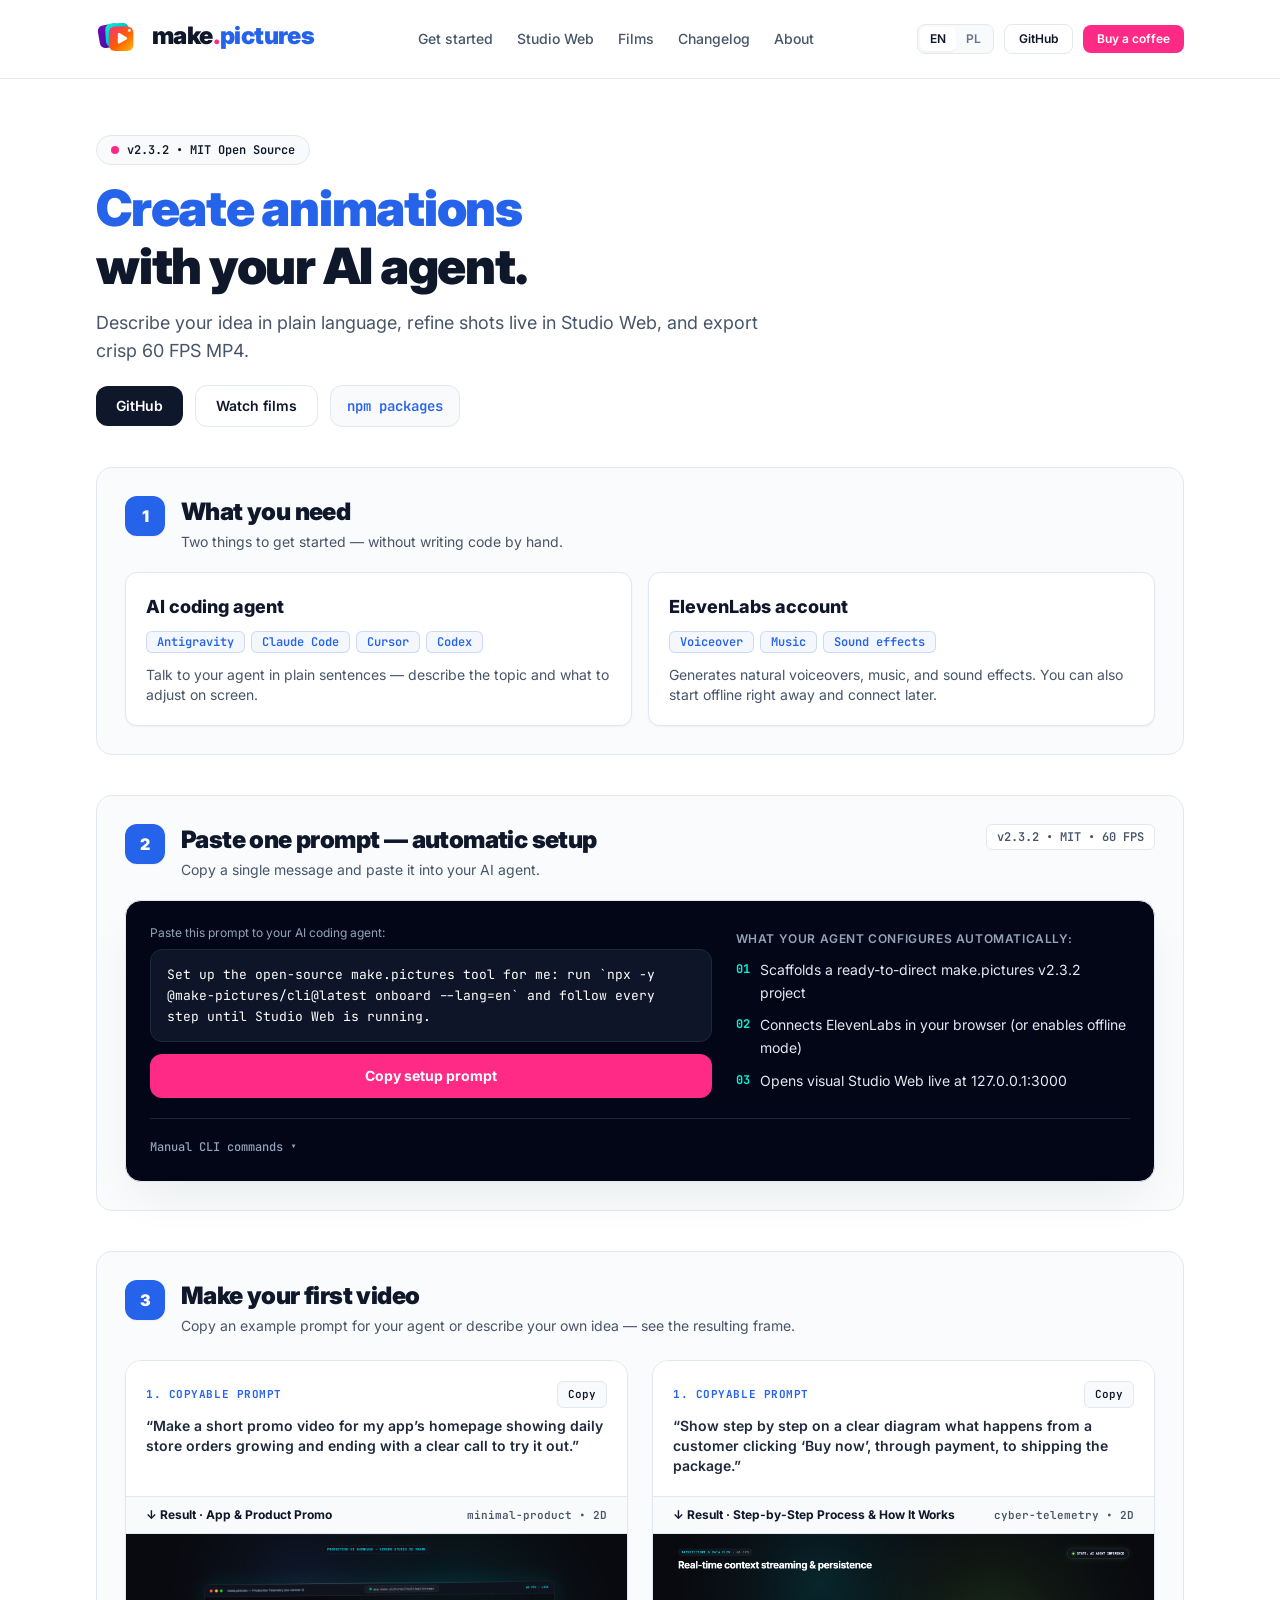
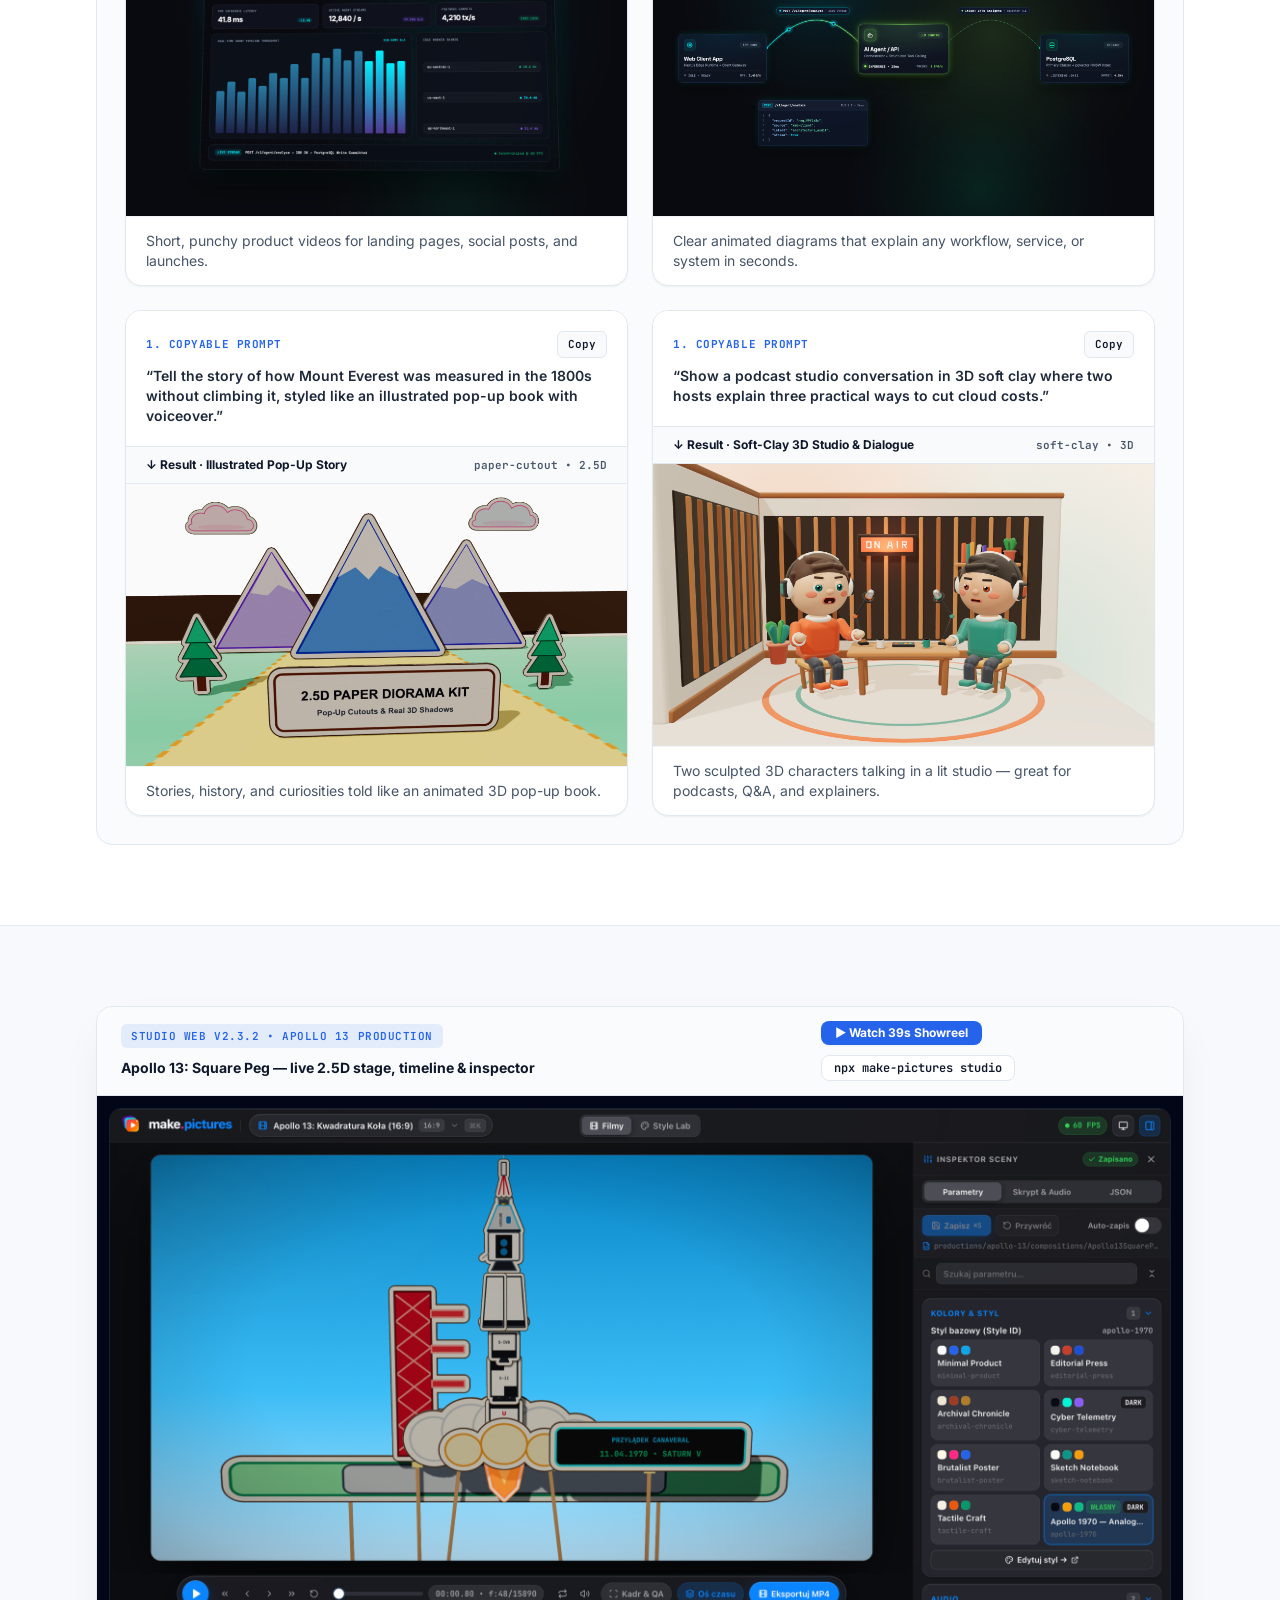
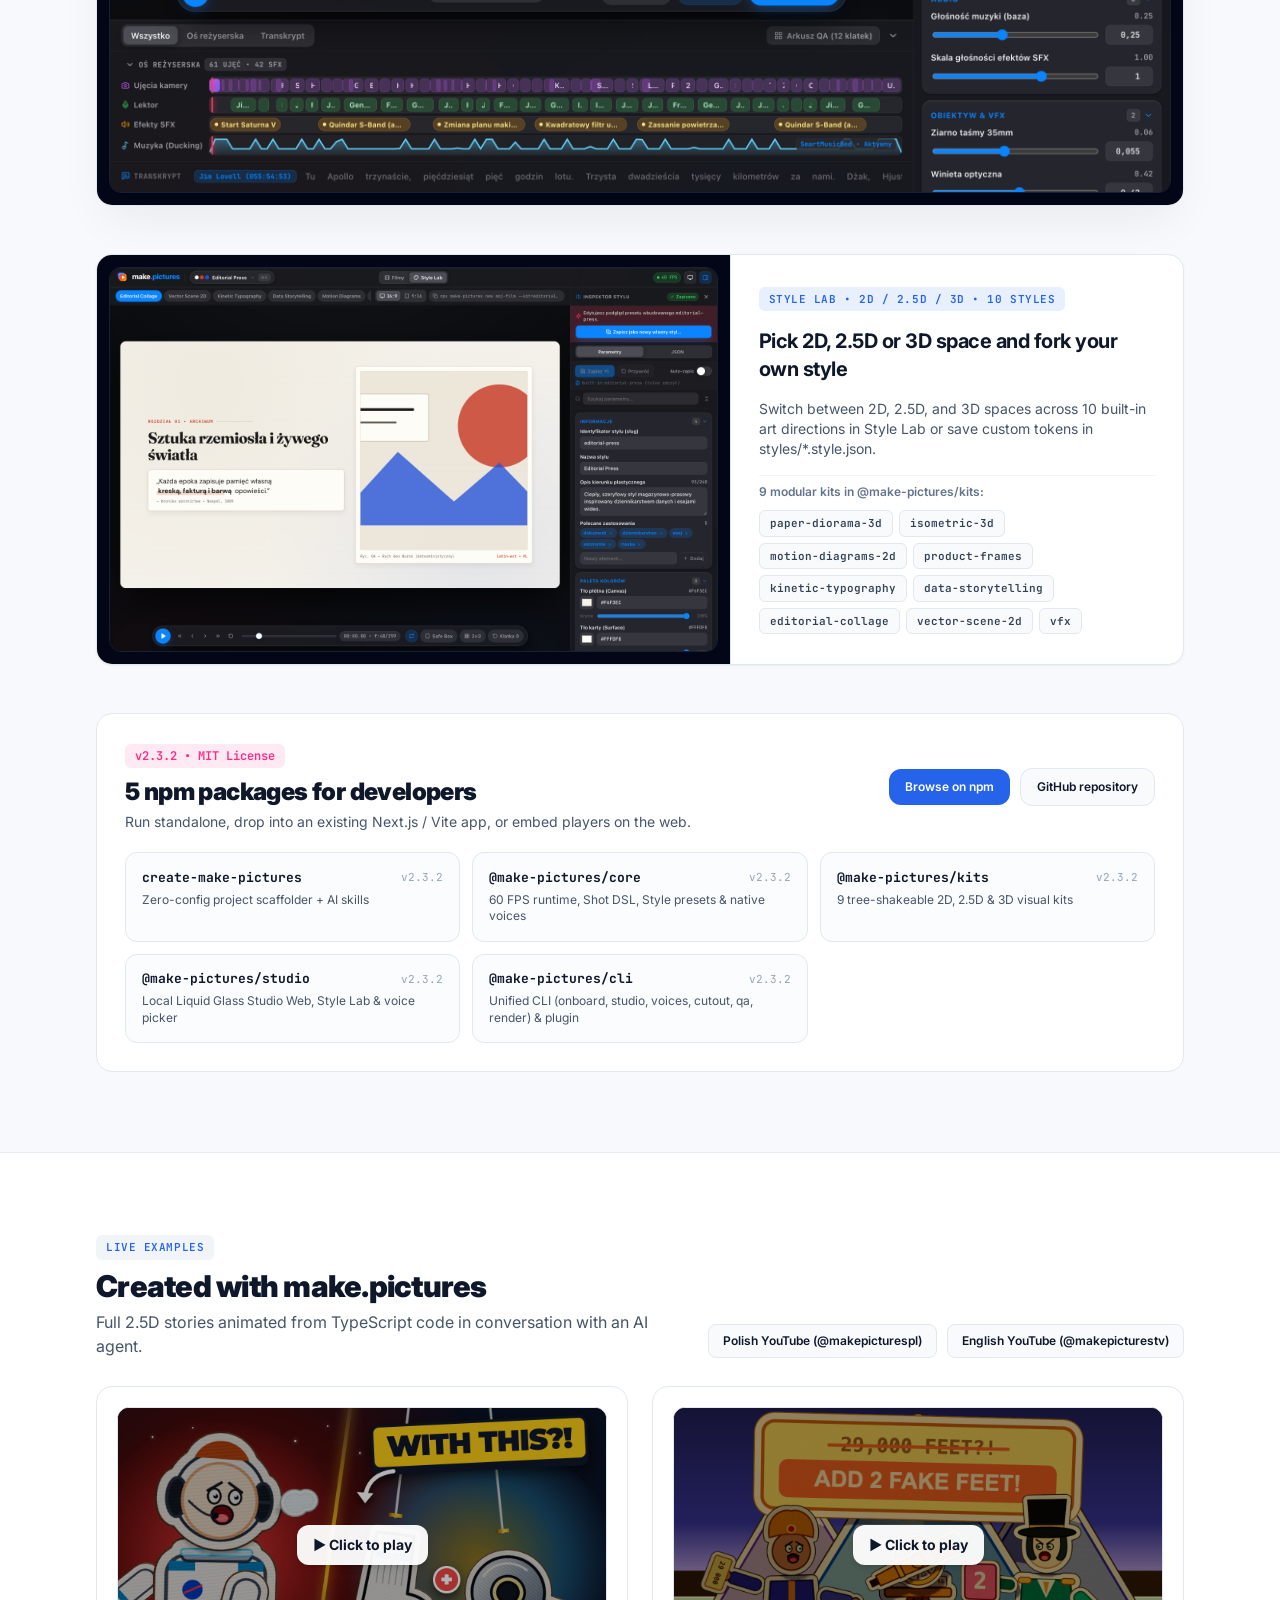
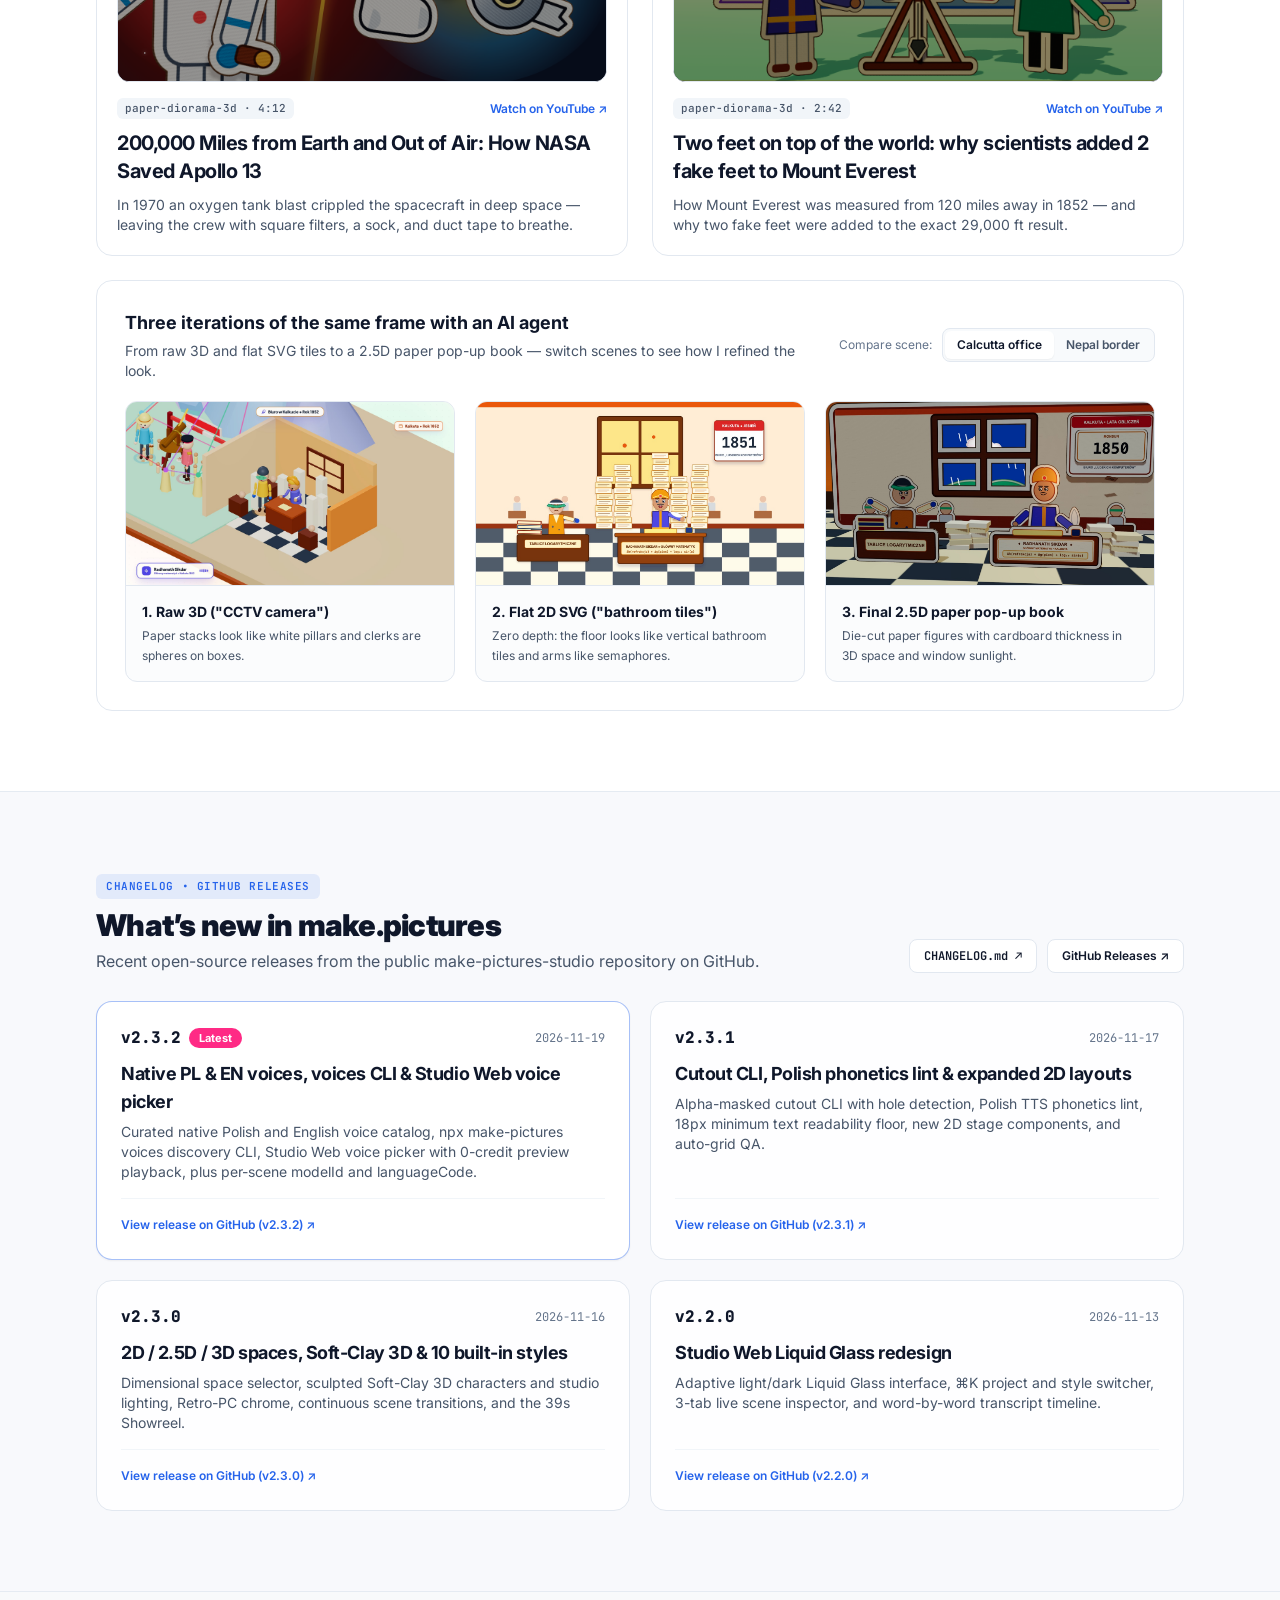
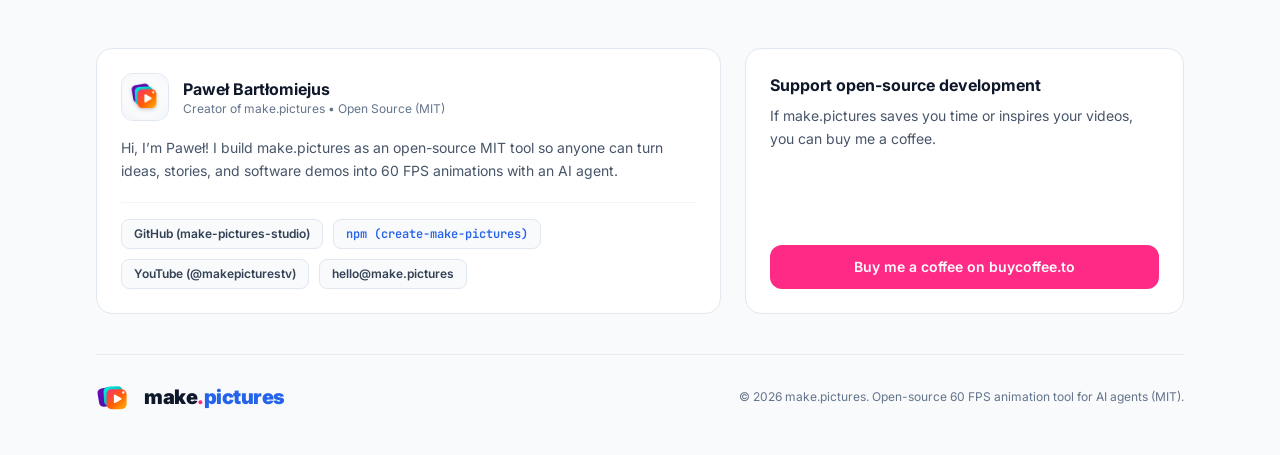
==== commit 52a8c197: "Deploy make.pictures website (2026-11-19 17:11:21 UTC)" ====
--- a/index.html
+++ b/index.html
@@ -26,8 +26,8 @@
       src="https://cloud.umami.is/script.js"
       data-website-id="d362049c-628e-4a34-8afb-c1a1a47db16b"
     ></script>
-    <script type="module" crossorigin src="/assets/index-vmLNapLE.js"></script>
-    <link rel="stylesheet" crossorigin href="/assets/index-PlqNZcZ9.css">
+    <script type="module" crossorigin src="/assets/index-BexYeAg6.js"></script>
+    <link rel="stylesheet" crossorigin href="/assets/index-C5K-pP7N.css">
   </head>
   <body class="overflow-x-hidden bg-white text-brand-ink antialiased selection:bg-brand-coral/15 selection:text-brand-coral">
     <div id="root"></div>
--- a/assets/index-C5K-pP7N.css
+++ b/assets/index-C5K-pP7N.css
@@ -0,0 +1 @@
+*,:before,:after{--tw-border-spacing-x: 0;--tw-border-spacing-y: 0;--tw-translate-x: 0;--tw-translate-y: 0;--tw-rotate: 0;--tw-skew-x: 0;--tw-skew-y: 0;--tw-scale-x: 1;--tw-scale-y: 1;--tw-pan-x: ;--tw-pan-y: ;--tw-pinch-zoom: ;--tw-scroll-snap-strictness: proximity;--tw-gradient-from-position: ;--tw-gradient-via-position: ;--tw-gradient-to-position: ;--tw-ordinal: ;--tw-slashed-zero: ;--tw-numeric-figure: ;--tw-numeric-spacing: ;--tw-numeric-fraction: ;--tw-ring-inset: ;--tw-ring-offset-width: 0px;--tw-ring-offset-color: #fff;--tw-ring-color: rgb(59 130 246 / .5);--tw-ring-offset-shadow: 0 0 #0000;--tw-ring-shadow: 0 0 #0000;--tw-shadow: 0 0 #0000;--tw-shadow-colored: 0 0 #0000;--tw-blur: ;--tw-brightness: ;--tw-contrast: ;--tw-grayscale: ;--tw-hue-rotate: ;--tw-invert: ;--tw-saturate: ;--tw-sepia: ;--tw-drop-shadow: ;--tw-backdrop-blur: ;--tw-backdrop-brightness: ;--tw-backdrop-contrast: ;--tw-backdrop-grayscale: ;--tw-backdrop-hue-rotate: ;--tw-backdrop-invert: ;--tw-backdrop-opacity: ;--tw-backdrop-saturate: ;--tw-backdrop-sepia: ;--tw-contain-size: ;--tw-contain-layout: ;--tw-contain-paint: ;--tw-contain-style: }::backdrop{--tw-border-spacing-x: 0;--tw-border-spacing-y: 0;--tw-translate-x: 0;--tw-translate-y: 0;--tw-rotate: 0;--tw-skew-x: 0;--tw-skew-y: 0;--tw-scale-x: 1;--tw-scale-y: 1;--tw-pan-x: ;--tw-pan-y: ;--tw-pinch-zoom: ;--tw-scroll-snap-strictness: proximity;--tw-gradient-from-position: ;--tw-gradient-via-position: ;--tw-gradient-to-position: ;--tw-ordinal: ;--tw-slashed-zero: ;--tw-numeric-figure: ;--tw-numeric-spacing: ;--tw-numeric-fraction: ;--tw-ring-inset: ;--tw-ring-offset-width: 0px;--tw-ring-offset-color: #fff;--tw-ring-color: rgb(59 130 246 / .5);--tw-ring-offset-shadow: 0 0 #0000;--tw-ring-shadow: 0 0 #0000;--tw-shadow: 0 0 #0000;--tw-shadow-colored: 0 0 #0000;--tw-blur: ;--tw-brightness: ;--tw-contrast: ;--tw-grayscale: ;--tw-hue-rotate: ;--tw-invert: ;--tw-saturate: ;--tw-sepia: ;--tw-drop-shadow: ;--tw-backdrop-blur: ;--tw-backdrop-brightness: ;--tw-backdrop-contrast: ;--tw-backdrop-grayscale: ;--tw-backdrop-hue-rotate: ;--tw-backdrop-invert: ;--tw-backdrop-opacity: ;--tw-backdrop-saturate: ;--tw-backdrop-sepia: ;--tw-contain-size: ;--tw-contain-layout: ;--tw-contain-paint: ;--tw-contain-style: }*,:before,:after{box-sizing:border-box;border-width:0;border-style:solid;border-color:#e5e7eb}:before,:after{--tw-content: ""}html,:host{line-height:1.5;-webkit-text-size-adjust:100%;-moz-tab-size:4;-o-tab-size:4;tab-size:4;font-family:Inter,-apple-system,BlinkMacSystemFont,sans-serif;font-feature-settings:normal;font-variation-settings:normal;-webkit-tap-highlight-color:transparent}body{margin:0;line-height:inherit}hr{height:0;color:inherit;border-top-width:1px}abbr:where([title]){-webkit-text-decoration:underline dotted;text-decoration:underline dotted}h1,h2,h3,h4,h5,h6{font-size:inherit;font-weight:inherit}a{color:inherit;text-decoration:inherit}b,strong{font-weight:bolder}code,kbd,samp,pre{font-family:JetBrains Mono,ui-monospace,SFMono-Regular,monospace;font-feature-settings:normal;font-variation-settings:normal;font-size:1em}small{font-size:80%}sub,sup{font-size:75%;line-height:0;position:relative;vertical-align:baseline}sub{bottom:-.25em}sup{top:-.5em}table{text-indent:0;border-color:inherit;border-collapse:collapse}button,input,optgroup,select,textarea{font-family:inherit;font-feature-settings:inherit;font-variation-settings:inherit;font-size:100%;font-weight:inherit;line-height:inherit;letter-spacing:inherit;color:inherit;margin:0;padding:0}button,select{text-transform:none}button,input:where([type=button]),input:where([type=reset]),input:where([type=submit]){-webkit-appearance:button;background-color:transparent;background-image:none}:-moz-focusring{outline:auto}:-moz-ui-invalid{box-shadow:none}progress{vertical-align:baseline}::-webkit-inner-spin-button,::-webkit-outer-spin-button{height:auto}[type=search]{-webkit-appearance:textfield;outline-offset:-2px}::-webkit-search-decoration{-webkit-appearance:none}::-webkit-file-upload-button{-webkit-appearance:button;font:inherit}summary{display:list-item}blockquote,dl,dd,h1,h2,h3,h4,h5,h6,hr,figure,p,pre{margin:0}fieldset{margin:0;padding:0}legend{padding:0}ol,ul,menu{list-style:none;margin:0;padding:0}dialog{padding:0}textarea{resize:vertical}input::-moz-placeholder,textarea::-moz-placeholder{opacity:1;color:#9ca3af}input::placeholder,textarea::placeholder{opacity:1;color:#9ca3af}button,[role=button]{cursor:pointer}:disabled{cursor:default}img,svg,video,canvas,audio,iframe,embed,object{display:block;vertical-align:middle}img,video{max-width:100%;height:auto}[hidden]:where(:not([hidden=until-found])){display:none}html{font-family:Inter,-apple-system,BlinkMacSystemFont,sans-serif;background-color:#f8fafc;color:#0f172a}.static{position:static}.absolute{position:absolute}.relative{position:relative}.sticky{position:sticky}.inset-0{top:0;right:0;bottom:0;left:0}.top-0{top:0}.z-30{z-index:30}.z-50{z-index:50}.mx-auto{margin-left:auto;margin-right:auto}.mb-1{margin-bottom:.25rem}.mb-2{margin-bottom:.5rem}.mb-2\.5{margin-bottom:.625rem}.mt-0\.5{margin-top:.125rem}.mt-1{margin-top:.25rem}.mt-1\.5{margin-top:.375rem}.mt-10{margin-top:2.5rem}.mt-2{margin-top:.5rem}.mt-2\.5{margin-top:.625rem}.mt-3{margin-top:.75rem}.mt-4{margin-top:1rem}.mt-5{margin-top:1.25rem}.mt-6{margin-top:1.5rem}.mt-7{margin-top:1.75rem}.line-clamp-1{overflow:hidden;display:-webkit-box;-webkit-box-orient:vertical;-webkit-line-clamp:1}.line-clamp-2{overflow:hidden;display:-webkit-box;-webkit-box-orient:vertical;-webkit-line-clamp:2}.block{display:block}.inline-block{display:inline-block}.inline{display:inline}.flex{display:flex}.inline-flex{display:inline-flex}.table{display:table}.grid{display:grid}.hidden{display:none}.aspect-video{aspect-ratio:16 / 9}.h-1\.5{height:.375rem}.h-10{height:2.5rem}.h-11{height:2.75rem}.h-12{height:3rem}.h-14{height:3.5rem}.h-16{height:4rem}.h-2{height:.5rem}.h-2\.5{height:.625rem}.h-3{height:.75rem}.h-3\.5{height:.875rem}.h-4{height:1rem}.h-5{height:1.25rem}.h-52{height:13rem}.h-9{height:2.25rem}.h-full{height:100%}.min-h-screen{min-height:100vh}.w-10{width:2.5rem}.w-11{width:2.75rem}.w-12{width:3rem}.w-14{width:3.5rem}.w-16{width:4rem}.w-2{width:.5rem}.w-2\.5{width:.625rem}.w-3{width:.75rem}.w-3\.5{width:.875rem}.w-4{width:1rem}.w-5{width:1.25rem}.w-9{width:2.25rem}.w-full{width:100%}.min-w-0{min-width:0px}.min-w-\[540px\]{min-width:540px}.max-w-2xl{max-width:42rem}.max-w-3xl{max-width:48rem}.max-w-6xl{max-width:72rem}.max-w-7xl{max-width:80rem}.max-w-xl{max-width:36rem}.flex-1{flex:1 1 0%}.shrink-0{flex-shrink:0}.border-collapse{border-collapse:collapse}.origin-center{transform-origin:center}.transform{transform:translate(var(--tw-translate-x),var(--tw-translate-y)) rotate(var(--tw-rotate)) skew(var(--tw-skew-x)) skewY(var(--tw-skew-y)) scaleX(var(--tw-scale-x)) scaleY(var(--tw-scale-y))}@keyframes spin{to{transform:rotate(360deg)}}.animate-spin{animation:spin 1s linear infinite}.cursor-pointer{cursor:pointer}.select-none{-webkit-user-select:none;-moz-user-select:none;user-select:none}.list-inside{list-style-position:inside}.list-decimal{list-style-type:decimal}.grid-cols-1{grid-template-columns:repeat(1,minmax(0,1fr))}.grid-cols-2{grid-template-columns:repeat(2,minmax(0,1fr))}.grid-cols-3{grid-template-columns:repeat(3,minmax(0,1fr))}.flex-col{flex-direction:column}.flex-wrap{flex-wrap:wrap}.items-start{align-items:flex-start}.items-center{align-items:center}.items-baseline{align-items:baseline}.justify-end{justify-content:flex-end}.justify-center{justify-content:center}.justify-between{justify-content:space-between}.gap-1{gap:.25rem}.gap-1\.5{gap:.375rem}.gap-2{gap:.5rem}.gap-2\.5{gap:.625rem}.gap-3{gap:.75rem}.gap-3\.5{gap:.875rem}.gap-4{gap:1rem}.gap-5{gap:1.25rem}.gap-6{gap:1.5rem}.space-y-1>:not([hidden])~:not([hidden]){--tw-space-y-reverse: 0;margin-top:calc(.25rem * calc(1 - var(--tw-space-y-reverse)));margin-bottom:calc(.25rem * var(--tw-space-y-reverse))}.space-y-1\.5>:not([hidden])~:not([hidden]){--tw-space-y-reverse: 0;margin-top:calc(.375rem * calc(1 - var(--tw-space-y-reverse)));margin-bottom:calc(.375rem * var(--tw-space-y-reverse))}.space-y-10>:not([hidden])~:not([hidden]){--tw-space-y-reverse: 0;margin-top:calc(2.5rem * calc(1 - var(--tw-space-y-reverse)));margin-bottom:calc(2.5rem * var(--tw-space-y-reverse))}.space-y-2>:not([hidden])~:not([hidden]){--tw-space-y-reverse: 0;margin-top:calc(.5rem * calc(1 - var(--tw-space-y-reverse)));margin-bottom:calc(.5rem * var(--tw-space-y-reverse))}.space-y-2\.5>:not([hidden])~:not([hidden]){--tw-space-y-reverse: 0;margin-top:calc(.625rem * calc(1 - var(--tw-space-y-reverse)));margin-bottom:calc(.625rem * var(--tw-space-y-reverse))}.space-y-3>:not([hidden])~:not([hidden]){--tw-space-y-reverse: 0;margin-top:calc(.75rem * calc(1 - var(--tw-space-y-reverse)));margin-bottom:calc(.75rem * var(--tw-space-y-reverse))}.space-y-4>:not([hidden])~:not([hidden]){--tw-space-y-reverse: 0;margin-top:calc(1rem * calc(1 - var(--tw-space-y-reverse)));margin-bottom:calc(1rem * var(--tw-space-y-reverse))}.space-y-5>:not([hidden])~:not([hidden]){--tw-space-y-reverse: 0;margin-top:calc(1.25rem * calc(1 - var(--tw-space-y-reverse)));margin-bottom:calc(1.25rem * var(--tw-space-y-reverse))}.space-y-8>:not([hidden])~:not([hidden]){--tw-space-y-reverse: 0;margin-top:calc(2rem * calc(1 - var(--tw-space-y-reverse)));margin-bottom:calc(2rem * var(--tw-space-y-reverse))}.divide-y>:not([hidden])~:not([hidden]){--tw-divide-y-reverse: 0;border-top-width:calc(1px * calc(1 - var(--tw-divide-y-reverse)));border-bottom-width:calc(1px * var(--tw-divide-y-reverse))}.divide-slate-100>:not([hidden])~:not([hidden]){--tw-divide-opacity: 1;border-color:rgb(241 245 249 / var(--tw-divide-opacity, 1))}.self-start{align-self:flex-start}.overflow-hidden{overflow:hidden}.overflow-x-auto{overflow-x:auto}.overflow-x-hidden{overflow-x:hidden}.scroll-smooth{scroll-behavior:smooth}.truncate{overflow:hidden;text-overflow:ellipsis;white-space:nowrap}.whitespace-nowrap{white-space:nowrap}.whitespace-pre-wrap{white-space:pre-wrap}.break-words{overflow-wrap:break-word}.rounded{border-radius:.25rem}.rounded-2xl{border-radius:1rem}.rounded-full{border-radius:9999px}.rounded-lg{border-radius:.5rem}.rounded-md{border-radius:.375rem}.rounded-xl{border-radius:.75rem}.border{border-width:1px}.border-y{border-top-width:1px;border-bottom-width:1px}.border-b{border-bottom-width:1px}.border-t{border-top-width:1px}.border-dashed{border-style:dashed}.border-amber-200{--tw-border-opacity: 1;border-color:rgb(253 230 138 / var(--tw-border-opacity, 1))}.border-amber-200\/80{border-color:#fde68acc}.border-amber-300{--tw-border-opacity: 1;border-color:rgb(252 211 77 / var(--tw-border-opacity, 1))}.border-blue-100{--tw-border-opacity: 1;border-color:rgb(219 234 254 / var(--tw-border-opacity, 1))}.border-blue-200{--tw-border-opacity: 1;border-color:rgb(191 219 254 / var(--tw-border-opacity, 1))}.border-brand-blue\/20{border-color:#2563eb33}.border-brand-blue\/40{border-color:#2563eb66}.border-emerald-200{--tw-border-opacity: 1;border-color:rgb(167 243 208 / var(--tw-border-opacity, 1))}.border-purple-200{--tw-border-opacity: 1;border-color:rgb(233 213 255 / var(--tw-border-opacity, 1))}.border-rose-200{--tw-border-opacity: 1;border-color:rgb(254 205 211 / var(--tw-border-opacity, 1))}.border-rose-300{--tw-border-opacity: 1;border-color:rgb(253 164 175 / var(--tw-border-opacity, 1))}.border-sky-200{--tw-border-opacity: 1;border-color:rgb(186 230 253 / var(--tw-border-opacity, 1))}.border-slate-100{--tw-border-opacity: 1;border-color:rgb(241 245 249 / var(--tw-border-opacity, 1))}.border-slate-200{--tw-border-opacity: 1;border-color:rgb(226 232 240 / var(--tw-border-opacity, 1))}.border-slate-200\/80{border-color:#e2e8f0cc}.border-slate-300{--tw-border-opacity: 1;border-color:rgb(203 213 225 / var(--tw-border-opacity, 1))}.border-slate-800{--tw-border-opacity: 1;border-color:rgb(30 41 59 / var(--tw-border-opacity, 1))}.border-slate-800\/80{border-color:#1e293bcc}.border-slate-800\/90{border-color:#1e293be6}.bg-\[\#F8FAFC\]{--tw-bg-opacity: 1;background-color:rgb(248 250 252 / var(--tw-bg-opacity, 1))}.bg-amber-100{--tw-bg-opacity: 1;background-color:rgb(254 243 199 / var(--tw-bg-opacity, 1))}.bg-amber-50{--tw-bg-opacity: 1;background-color:rgb(255 251 235 / var(--tw-bg-opacity, 1))}.bg-amber-50\/40{background-color:#fffbeb66}.bg-amber-50\/70{background-color:#fffbebb3}.bg-amber-50\/80{background-color:#fffbebcc}.bg-amber-500{--tw-bg-opacity: 1;background-color:rgb(245 158 11 / var(--tw-bg-opacity, 1))}.bg-black\/30{background-color:#0000004d}.bg-black\/35{background-color:#00000059}.bg-blue-50{--tw-bg-opacity: 1;background-color:rgb(239 246 255 / var(--tw-bg-opacity, 1))}.bg-blue-50\/70{background-color:#eff6ffb3}.bg-blue-50\/90{background-color:#eff6ffe6}.bg-blue-600,.bg-brand-blue{--tw-bg-opacity: 1;background-color:rgb(37 99 235 / var(--tw-bg-opacity, 1))}.bg-brand-blue\/10{background-color:#2563eb1a}.bg-brand-blue\/5{background-color:#2563eb0d}.bg-brand-coral{--tw-bg-opacity: 1;background-color:rgb(255 42 133 / var(--tw-bg-opacity, 1))}.bg-brand-coral\/10{background-color:#ff2a851a}.bg-brand-ink{--tw-bg-opacity: 1;background-color:rgb(15 23 42 / var(--tw-bg-opacity, 1))}.bg-brand-studio{--tw-bg-opacity: 1;background-color:rgb(248 250 252 / var(--tw-bg-opacity, 1))}.bg-emerald-100{--tw-bg-opacity: 1;background-color:rgb(209 250 229 / var(--tw-bg-opacity, 1))}.bg-emerald-50{--tw-bg-opacity: 1;background-color:rgb(236 253 245 / var(--tw-bg-opacity, 1))}.bg-emerald-50\/40{background-color:#ecfdf566}.bg-emerald-600{--tw-bg-opacity: 1;background-color:rgb(5 150 105 / var(--tw-bg-opacity, 1))}.bg-purple-100{--tw-bg-opacity: 1;background-color:rgb(243 232 255 / var(--tw-bg-opacity, 1))}.bg-purple-50{--tw-bg-opacity: 1;background-color:rgb(250 245 255 / var(--tw-bg-opacity, 1))}.bg-purple-600{--tw-bg-opacity: 1;background-color:rgb(147 51 234 / var(--tw-bg-opacity, 1))}.bg-rose-100{--tw-bg-opacity: 1;background-color:rgb(255 228 230 / var(--tw-bg-opacity, 1))}.bg-rose-50{--tw-bg-opacity: 1;background-color:rgb(255 241 242 / var(--tw-bg-opacity, 1))}.bg-rose-50\/40{background-color:#fff1f266}.bg-rose-600{--tw-bg-opacity: 1;background-color:rgb(225 29 72 / var(--tw-bg-opacity, 1))}.bg-sky-100{--tw-bg-opacity: 1;background-color:rgb(224 242 254 / var(--tw-bg-opacity, 1))}.bg-sky-50{--tw-bg-opacity: 1;background-color:rgb(240 249 255 / var(--tw-bg-opacity, 1))}.bg-sky-50\/40{background-color:#f0f9ff66}.bg-sky-50\/80{background-color:#f0f9ffcc}.bg-sky-500{--tw-bg-opacity: 1;background-color:rgb(14 165 233 / var(--tw-bg-opacity, 1))}.bg-sky-600{--tw-bg-opacity: 1;background-color:rgb(2 132 199 / var(--tw-bg-opacity, 1))}.bg-slate-100{--tw-bg-opacity: 1;background-color:rgb(241 245 249 / var(--tw-bg-opacity, 1))}.bg-slate-50{--tw-bg-opacity: 1;background-color:rgb(248 250 252 / var(--tw-bg-opacity, 1))}.bg-slate-50\/50{background-color:#f8fafc80}.bg-slate-50\/60{background-color:#f8fafc99}.bg-slate-50\/70{background-color:#f8fafcb3}.bg-slate-50\/80{background-color:#f8fafccc}.bg-slate-900{--tw-bg-opacity: 1;background-color:rgb(15 23 42 / var(--tw-bg-opacity, 1))}.bg-slate-900\/90{background-color:#0f172ae6}.bg-slate-900\/95{background-color:#0f172af2}.bg-slate-950{--tw-bg-opacity: 1;background-color:rgb(2 6 23 / var(--tw-bg-opacity, 1))}.bg-white{--tw-bg-opacity: 1;background-color:rgb(255 255 255 / var(--tw-bg-opacity, 1))}.bg-white\/90{background-color:#ffffffe6}.bg-white\/95{background-color:#fffffff2}.fill-current{fill:currentColor}.fill-slate-400{fill:#94a3b8}.fill-slate-500{fill:#64748b}.object-contain{-o-object-fit:contain;object-fit:contain}.object-cover{-o-object-fit:cover;object-fit:cover}.p-0\.5{padding:.125rem}.p-1{padding:.25rem}.p-2{padding:.5rem}.p-2\.5{padding:.625rem}.p-3{padding:.75rem}.p-4{padding:1rem}.p-5{padding:1.25rem}.p-6{padding:1.5rem}.p-8{padding:2rem}.px-1\.5{padding-left:.375rem;padding-right:.375rem}.px-2{padding-left:.5rem;padding-right:.5rem}.px-2\.5{padding-left:.625rem;padding-right:.625rem}.px-3{padding-left:.75rem;padding-right:.75rem}.px-3\.5{padding-left:.875rem;padding-right:.875rem}.px-4{padding-left:1rem;padding-right:1rem}.px-5{padding-left:1.25rem;padding-right:1.25rem}.py-0\.5{padding-top:.125rem;padding-bottom:.125rem}.py-1{padding-top:.25rem;padding-bottom:.25rem}.py-1\.5{padding-top:.375rem;padding-bottom:.375rem}.py-14{padding-top:3.5rem;padding-bottom:3.5rem}.py-2{padding-top:.5rem;padding-bottom:.5rem}.py-2\.5{padding-top:.625rem;padding-bottom:.625rem}.py-3{padding-top:.75rem;padding-bottom:.75rem}.py-3\.5{padding-top:.875rem;padding-bottom:.875rem}.py-4{padding-top:1rem;padding-bottom:1rem}.pb-10{padding-bottom:2.5rem}.pb-14{padding-bottom:3.5rem}.pb-16{padding-bottom:4rem}.pl-4{padding-left:1rem}.pt-1{padding-top:.25rem}.pt-10{padding-top:2.5rem}.pt-14{padding-top:3.5rem}.pt-2{padding-top:.5rem}.pt-3{padding-top:.75rem}.pt-3\.5{padding-top:.875rem}.pt-4{padding-top:1rem}.pt-6{padding-top:1.5rem}.pt-8{padding-top:2rem}.text-left{text-align:left}.text-center{text-align:center}.text-right{text-align:right}.font-mono{font-family:JetBrains Mono,ui-monospace,SFMono-Regular,monospace}.font-sans{font-family:Inter,-apple-system,BlinkMacSystemFont,sans-serif}.text-2xl{font-size:1.5rem;line-height:2rem}.text-3xl{font-size:1.875rem;line-height:2.25rem}.text-4xl{font-size:2.25rem;line-height:2.5rem}.text-\[10px\]{font-size:10px}.text-\[11px\]{font-size:11px}.text-base{font-size:1rem;line-height:1.5rem}.text-lg{font-size:1.125rem;line-height:1.75rem}.text-sm{font-size:.875rem;line-height:1.25rem}.text-xl{font-size:1.25rem;line-height:1.75rem}.text-xs{font-size:.75rem;line-height:1rem}.font-black{font-weight:900}.font-bold{font-weight:700}.font-extrabold{font-weight:800}.font-medium{font-weight:500}.font-normal{font-weight:400}.font-semibold{font-weight:600}.uppercase{text-transform:uppercase}.leading-none{line-height:1}.leading-relaxed{line-height:1.625}.leading-snug{line-height:1.375}.tracking-tight{letter-spacing:-.025em}.tracking-tighter{letter-spacing:-.05em}.tracking-wider{letter-spacing:.05em}.text-\[\#60A5FA\]{--tw-text-opacity: 1;color:rgb(96 165 250 / var(--tw-text-opacity, 1))}.text-amber-400{--tw-text-opacity: 1;color:rgb(251 191 36 / var(--tw-text-opacity, 1))}.text-amber-500{--tw-text-opacity: 1;color:rgb(245 158 11 / var(--tw-text-opacity, 1))}.text-amber-600{--tw-text-opacity: 1;color:rgb(217 119 6 / var(--tw-text-opacity, 1))}.text-amber-700{--tw-text-opacity: 1;color:rgb(180 83 9 / var(--tw-text-opacity, 1))}.text-amber-800{--tw-text-opacity: 1;color:rgb(146 64 14 / var(--tw-text-opacity, 1))}.text-amber-900{--tw-text-opacity: 1;color:rgb(120 53 15 / var(--tw-text-opacity, 1))}.text-blue-600{--tw-text-opacity: 1;color:rgb(37 99 235 / var(--tw-text-opacity, 1))}.text-blue-700{--tw-text-opacity: 1;color:rgb(29 78 216 / var(--tw-text-opacity, 1))}.text-blue-800{--tw-text-opacity: 1;color:rgb(30 64 175 / var(--tw-text-opacity, 1))}.text-blue-900{--tw-text-opacity: 1;color:rgb(30 58 138 / var(--tw-text-opacity, 1))}.text-brand-blue{--tw-text-opacity: 1;color:rgb(37 99 235 / var(--tw-text-opacity, 1))}.text-brand-coral{--tw-text-opacity: 1;color:rgb(255 42 133 / var(--tw-text-opacity, 1))}.text-brand-cyan{--tw-text-opacity: 1;color:rgb(0 245 212 / var(--tw-text-opacity, 1))}.text-brand-ink{--tw-text-opacity: 1;color:rgb(15 23 42 / var(--tw-text-opacity, 1))}.text-emerald-400{--tw-text-opacity: 1;color:rgb(52 211 153 / var(--tw-text-opacity, 1))}.text-emerald-700{--tw-text-opacity: 1;color:rgb(4 120 87 / var(--tw-text-opacity, 1))}.text-emerald-800{--tw-text-opacity: 1;color:rgb(6 95 70 / var(--tw-text-opacity, 1))}.text-purple-600{--tw-text-opacity: 1;color:rgb(147 51 234 / var(--tw-text-opacity, 1))}.text-purple-800{--tw-text-opacity: 1;color:rgb(107 33 168 / var(--tw-text-opacity, 1))}.text-rose-600{--tw-text-opacity: 1;color:rgb(225 29 72 / var(--tw-text-opacity, 1))}.text-rose-700{--tw-text-opacity: 1;color:rgb(190 18 60 / var(--tw-text-opacity, 1))}.text-rose-800{--tw-text-opacity: 1;color:rgb(159 18 57 / var(--tw-text-opacity, 1))}.text-rose-900{--tw-text-opacity: 1;color:rgb(136 19 55 / var(--tw-text-opacity, 1))}.text-sky-600{--tw-text-opacity: 1;color:rgb(2 132 199 / var(--tw-text-opacity, 1))}.text-sky-700{--tw-text-opacity: 1;color:rgb(3 105 161 / var(--tw-text-opacity, 1))}.text-sky-800{--tw-text-opacity: 1;color:rgb(7 89 133 / var(--tw-text-opacity, 1))}.text-sky-900{--tw-text-opacity: 1;color:rgb(12 74 110 / var(--tw-text-opacity, 1))}.text-slate-200{--tw-text-opacity: 1;color:rgb(226 232 240 / var(--tw-text-opacity, 1))}.text-slate-400{--tw-text-opacity: 1;color:rgb(148 163 184 / var(--tw-text-opacity, 1))}.text-slate-500{--tw-text-opacity: 1;color:rgb(100 116 139 / var(--tw-text-opacity, 1))}.text-slate-600{--tw-text-opacity: 1;color:rgb(71 85 105 / var(--tw-text-opacity, 1))}.text-slate-700{--tw-text-opacity: 1;color:rgb(51 65 85 / var(--tw-text-opacity, 1))}.text-slate-800{--tw-text-opacity: 1;color:rgb(30 41 59 / var(--tw-text-opacity, 1))}.text-slate-900{--tw-text-opacity: 1;color:rgb(15 23 42 / var(--tw-text-opacity, 1))}.text-white{--tw-text-opacity: 1;color:rgb(255 255 255 / var(--tw-text-opacity, 1))}.antialiased{-webkit-font-smoothing:antialiased;-moz-osx-font-smoothing:grayscale}.opacity-60{opacity:.6}.opacity-70{opacity:.7}.shadow-md{--tw-shadow: 0 4px 6px -1px rgb(0 0 0 / .1), 0 2px 4px -2px rgb(0 0 0 / .1);--tw-shadow-colored: 0 4px 6px -1px var(--tw-shadow-color), 0 2px 4px -2px var(--tw-shadow-color);box-shadow:var(--tw-ring-offset-shadow, 0 0 #0000),var(--tw-ring-shadow, 0 0 #0000),var(--tw-shadow)}.shadow-sm{--tw-shadow: 0 1px 2px 0 rgb(0 0 0 / .05);--tw-shadow-colored: 0 1px 2px 0 var(--tw-shadow-color);box-shadow:var(--tw-ring-offset-shadow, 0 0 #0000),var(--tw-ring-shadow, 0 0 #0000),var(--tw-shadow)}.shadow-studio{--tw-shadow: 0 20px 50px -12px rgba(15, 23, 42, .08);--tw-shadow-colored: 0 20px 50px -12px var(--tw-shadow-color);box-shadow:var(--tw-ring-offset-shadow, 0 0 #0000),var(--tw-ring-shadow, 0 0 #0000),var(--tw-shadow)}.filter{filter:var(--tw-blur) var(--tw-brightness) var(--tw-contrast) var(--tw-grayscale) var(--tw-hue-rotate) var(--tw-invert) var(--tw-saturate) var(--tw-sepia) var(--tw-drop-shadow)}.backdrop-blur{--tw-backdrop-blur: blur(8px);-webkit-backdrop-filter:var(--tw-backdrop-blur) var(--tw-backdrop-brightness) var(--tw-backdrop-contrast) var(--tw-backdrop-grayscale) var(--tw-backdrop-hue-rotate) var(--tw-backdrop-invert) var(--tw-backdrop-opacity) var(--tw-backdrop-saturate) var(--tw-backdrop-sepia);backdrop-filter:var(--tw-backdrop-blur) var(--tw-backdrop-brightness) var(--tw-backdrop-contrast) var(--tw-backdrop-grayscale) var(--tw-backdrop-hue-rotate) var(--tw-backdrop-invert) var(--tw-backdrop-opacity) var(--tw-backdrop-saturate) var(--tw-backdrop-sepia)}.backdrop-blur-md{--tw-backdrop-blur: blur(12px);-webkit-backdrop-filter:var(--tw-backdrop-blur) var(--tw-backdrop-brightness) var(--tw-backdrop-contrast) var(--tw-backdrop-grayscale) var(--tw-backdrop-hue-rotate) var(--tw-backdrop-invert) var(--tw-backdrop-opacity) var(--tw-backdrop-saturate) var(--tw-backdrop-sepia);backdrop-filter:var(--tw-backdrop-blur) var(--tw-backdrop-brightness) var(--tw-backdrop-contrast) var(--tw-backdrop-grayscale) var(--tw-backdrop-hue-rotate) var(--tw-backdrop-invert) var(--tw-backdrop-opacity) var(--tw-backdrop-saturate) var(--tw-backdrop-sepia)}.transition{transition-property:color,background-color,border-color,text-decoration-color,fill,stroke,opacity,box-shadow,transform,filter,backdrop-filter;transition-timing-function:cubic-bezier(.4,0,.2,1);transition-duration:.15s}.transition-all{transition-property:all;transition-timing-function:cubic-bezier(.4,0,.2,1);transition-duration:.15s}.transition-colors{transition-property:color,background-color,border-color,text-decoration-color,fill,stroke;transition-timing-function:cubic-bezier(.4,0,.2,1);transition-duration:.15s}.transition-opacity{transition-property:opacity;transition-timing-function:cubic-bezier(.4,0,.2,1);transition-duration:.15s}.transition-transform{transition-property:transform;transition-timing-function:cubic-bezier(.4,0,.2,1);transition-duration:.15s}.duration-300{transition-duration:.3s}.selection\:bg-brand-coral\/15 *::-moz-selection{background-color:#ff2a8526}.selection\:bg-brand-coral\/15 *::selection{background-color:#ff2a8526}.selection\:text-brand-coral *::-moz-selection{--tw-text-opacity: 1;color:rgb(255 42 133 / var(--tw-text-opacity, 1))}.selection\:text-brand-coral *::selection{--tw-text-opacity: 1;color:rgb(255 42 133 / var(--tw-text-opacity, 1))}.selection\:bg-brand-coral\/15::-moz-selection{background-color:#ff2a8526}.selection\:bg-brand-coral\/15::selection{background-color:#ff2a8526}.selection\:text-brand-coral::-moz-selection{--tw-text-opacity: 1;color:rgb(255 42 133 / var(--tw-text-opacity, 1))}.selection\:text-brand-coral::selection{--tw-text-opacity: 1;color:rgb(255 42 133 / var(--tw-text-opacity, 1))}.hover\:border-brand-blue:hover{--tw-border-opacity: 1;border-color:rgb(37 99 235 / var(--tw-border-opacity, 1))}.hover\:border-slate-400:hover{--tw-border-opacity: 1;border-color:rgb(148 163 184 / var(--tw-border-opacity, 1))}.hover\:bg-blue-100\/70:hover{background-color:#dbeafeb3}.hover\:bg-blue-700:hover{--tw-bg-opacity: 1;background-color:rgb(29 78 216 / var(--tw-bg-opacity, 1))}.hover\:bg-brand-coral:hover{--tw-bg-opacity: 1;background-color:rgb(255 42 133 / var(--tw-bg-opacity, 1))}.hover\:bg-slate-50:hover{--tw-bg-opacity: 1;background-color:rgb(248 250 252 / var(--tw-bg-opacity, 1))}.hover\:bg-slate-50\/80:hover{background-color:#f8fafccc}.hover\:bg-slate-800:hover{--tw-bg-opacity: 1;background-color:rgb(30 41 59 / var(--tw-bg-opacity, 1))}.hover\:bg-white:hover{--tw-bg-opacity: 1;background-color:rgb(255 255 255 / var(--tw-bg-opacity, 1))}.hover\:text-blue-600:hover,.hover\:text-brand-blue:hover{--tw-text-opacity: 1;color:rgb(37 99 235 / var(--tw-text-opacity, 1))}.hover\:text-brand-ink:hover{--tw-text-opacity: 1;color:rgb(15 23 42 / var(--tw-text-opacity, 1))}.hover\:text-rose-600:hover{--tw-text-opacity: 1;color:rgb(225 29 72 / var(--tw-text-opacity, 1))}.hover\:text-slate-200:hover{--tw-text-opacity: 1;color:rgb(226 232 240 / var(--tw-text-opacity, 1))}.hover\:text-slate-900:hover{--tw-text-opacity: 1;color:rgb(15 23 42 / var(--tw-text-opacity, 1))}.hover\:text-white:hover{--tw-text-opacity: 1;color:rgb(255 255 255 / var(--tw-text-opacity, 1))}.hover\:underline:hover{text-decoration-line:underline}.hover\:opacity-95:hover{opacity:.95}.focus\:outline-none:focus{outline:2px solid transparent;outline-offset:2px}.focus-visible\:ring-2:focus-visible{--tw-ring-offset-shadow: var(--tw-ring-inset) 0 0 0 var(--tw-ring-offset-width) var(--tw-ring-offset-color);--tw-ring-shadow: var(--tw-ring-inset) 0 0 0 calc(2px + var(--tw-ring-offset-width)) var(--tw-ring-color);box-shadow:var(--tw-ring-offset-shadow),var(--tw-ring-shadow),var(--tw-shadow, 0 0 #0000)}.focus-visible\:ring-brand-blue:focus-visible{--tw-ring-opacity: 1;--tw-ring-color: rgb(37 99 235 / var(--tw-ring-opacity, 1))}.disabled\:opacity-60:disabled{opacity:.6}.group:hover .group-hover\:-rotate-6{--tw-rotate: -6deg;transform:translate(var(--tw-translate-x),var(--tw-translate-y)) rotate(var(--tw-rotate)) skew(var(--tw-skew-x)) skewY(var(--tw-skew-y)) scaleX(var(--tw-scale-x)) scaleY(var(--tw-scale-y))}.group:hover .group-hover\:scale-105{--tw-scale-x: 1.05;--tw-scale-y: 1.05;transform:translate(var(--tw-translate-x),var(--tw-translate-y)) rotate(var(--tw-rotate)) skew(var(--tw-skew-x)) skewY(var(--tw-skew-y)) scaleX(var(--tw-scale-x)) scaleY(var(--tw-scale-y))}.group:hover .group-hover\:bg-black\/20{background-color:#0003}.group:hover .group-hover\:bg-brand-coral{--tw-bg-opacity: 1;background-color:rgb(255 42 133 / var(--tw-bg-opacity, 1))}.group:hover .group-hover\:text-brand-blue{--tw-text-opacity: 1;color:rgb(37 99 235 / var(--tw-text-opacity, 1))}.group:hover .group-hover\:text-white{--tw-text-opacity: 1;color:rgb(255 255 255 / var(--tw-text-opacity, 1))}@media(min-width:640px){.sm\:grid-cols-2{grid-template-columns:repeat(2,minmax(0,1fr))}.sm\:grid-cols-3{grid-template-columns:repeat(3,minmax(0,1fr))}.sm\:grid-cols-4{grid-template-columns:repeat(4,minmax(0,1fr))}.sm\:grid-cols-5{grid-template-columns:repeat(5,minmax(0,1fr))}.sm\:flex-row{flex-direction:row}.sm\:items-end{align-items:flex-end}.sm\:items-center{align-items:center}.sm\:justify-between{justify-content:space-between}.sm\:space-y-10>:not([hidden])~:not([hidden]){--tw-space-y-reverse: 0;margin-top:calc(2.5rem * calc(1 - var(--tw-space-y-reverse)));margin-bottom:calc(2.5rem * var(--tw-space-y-reverse))}.sm\:space-y-12>:not([hidden])~:not([hidden]){--tw-space-y-reverse: 0;margin-top:calc(3rem * calc(1 - var(--tw-space-y-reverse)));margin-bottom:calc(3rem * var(--tw-space-y-reverse))}.sm\:self-auto{align-self:auto}.sm\:p-3{padding:.75rem}.sm\:p-5{padding:1.25rem}.sm\:p-6{padding:1.5rem}.sm\:p-7{padding:1.75rem}.sm\:px-6{padding-left:1.5rem;padding-right:1.5rem}.sm\:py-20{padding-top:5rem;padding-bottom:5rem}.sm\:pb-20{padding-bottom:5rem}.sm\:pt-14{padding-top:3.5rem}.sm\:text-left{text-align:left}.sm\:text-2xl{font-size:1.5rem;line-height:2rem}.sm\:text-3xl{font-size:1.875rem;line-height:2.25rem}.sm\:text-4xl{font-size:2.25rem;line-height:2.5rem}.sm\:text-5xl{font-size:3rem;line-height:1}.sm\:text-\[13px\]{font-size:13px}.sm\:text-base{font-size:1rem;line-height:1.5rem}.sm\:text-lg{font-size:1.125rem;line-height:1.75rem}.sm\:text-sm{font-size:.875rem;line-height:1.25rem}.sm\:text-xl{font-size:1.25rem;line-height:1.75rem}}@media(min-width:768px){.md\:grid-cols-2{grid-template-columns:repeat(2,minmax(0,1fr))}.md\:grid-cols-3{grid-template-columns:repeat(3,minmax(0,1fr))}}@media(min-width:1024px){.lg\:col-span-4{grid-column:span 4 / span 4}.lg\:col-span-5{grid-column:span 5 / span 5}.lg\:col-span-7{grid-column:span 7 / span 7}.lg\:col-span-8{grid-column:span 8 / span 8}.lg\:flex{display:flex}.lg\:hidden{display:none}.lg\:grid-cols-12{grid-template-columns:repeat(12,minmax(0,1fr))}.lg\:grid-cols-2{grid-template-columns:repeat(2,minmax(0,1fr))}.lg\:grid-cols-3{grid-template-columns:repeat(3,minmax(0,1fr))}.lg\:flex-row{flex-direction:row}.lg\:items-center{align-items:center}.lg\:border-b-0{border-bottom-width:0px}.lg\:border-r{border-right-width:1px}.lg\:px-8{padding-left:2rem;padding-right:2rem}.lg\:text-\[50px\]{font-size:50px}.lg\:leading-\[1\.08\]{line-height:1.08}}@media(min-width:1280px){.xl\:col-span-5{grid-column:span 5 / span 5}.xl\:col-span-7{grid-column:span 7 / span 7}.xl\:grid-cols-12{grid-template-columns:repeat(12,minmax(0,1fr))}.xl\:grid-cols-2{grid-template-columns:repeat(2,minmax(0,1fr))}.xl\:grid-cols-6{grid-template-columns:repeat(6,minmax(0,1fr))}}
